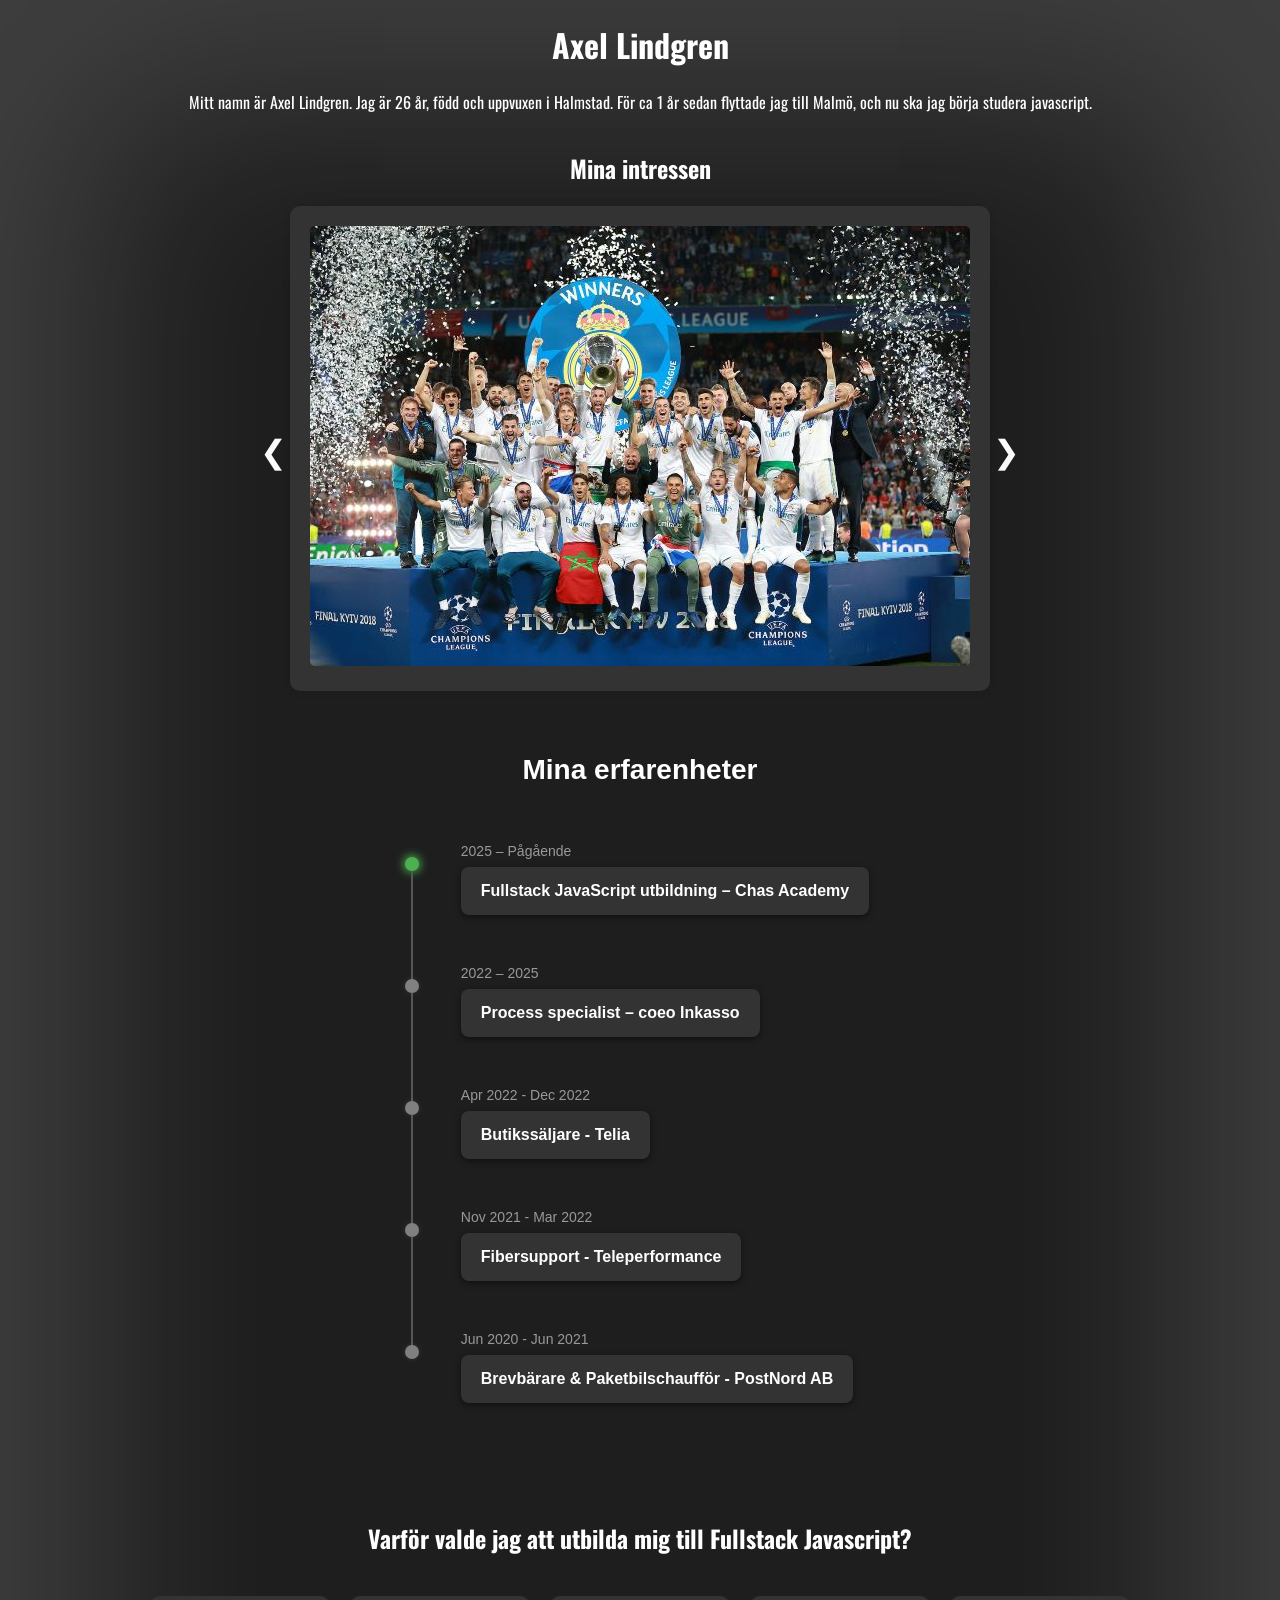
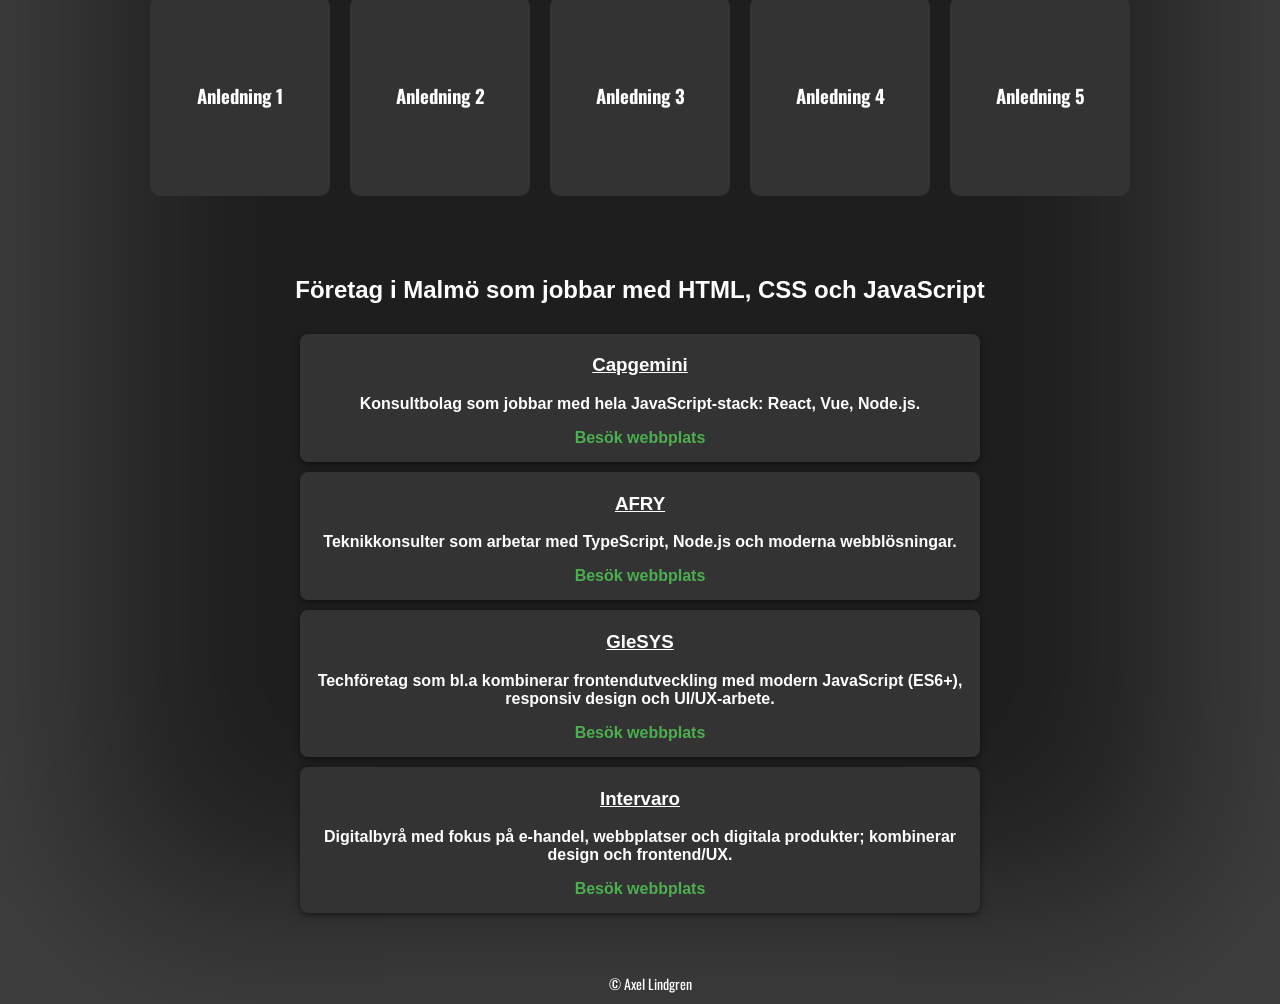
==== index.html @ 35661372 "fixed image sizes , and fixed mobile performance to 100 by image size for mobile and faster loading " ====
<!DOCTYPE html>
<html lang="sv">
  <head>
    <meta charset="UTF-8" />
    <meta name="viewport" content="width=device-width, initial-scale=1.0" />
    <title>Min första webbsida</title>
    <link href="css/style.css" rel="stylesheet" />
    <link
      rel="stylesheet"
      href="https://fonts.googleapis.com/css2?family=Oswald:wght@200..700&family=Story+Script&display=swap"
      media="print"
      onload="this.onload=null;this.media='all';"
    />
    <noscript>
      <link
        rel="stylesheet"
        href="https://fonts.googleapis.com/css2?family=Oswald:wght@200..700&family=Story+Script&display=swap"
      />
    </noscript>
  </head>
  <body>
    <div class="page-wrapper">
      <header>
        <h1>Axel Lindgren</h1>

        <p>
          Mitt namn är Axel Lindgren. Jag är 26 år, född och uppvuxen i
          Halmstad. För ca 1 år sedan flyttade jag till Malmö, och nu ska jag
          börja studera javascript.
        </p>
      </header>

      <!-- <Här är min box med bilder och mina intressen>  -->
      <section>
        <h2>Mina intressen</h2>

        <div class="carousel-container">
          <div class="carousel-slide">
            <picture>
              <source
                srcset="Bilder/Madrid_CLmobil.jpg"
                media="(max-width: 600px)"
              />
              <img
                src="Bilder/Madrid_CL2.jpg"
                alt="Bild på när Real Madrid vinner CL 2017"
              />
            </picture>
          </div>
          <div class="carousel-slide">
            <img
              src="Bilder/z900.webp"
              loading="lazy"
              alt="Bild på en person som kör MC"
            />
            <div class="carousel-text">Köra MC</div>
          </div>
          <div class="carousel-slide">
            <img
              src="Bilder/CS.jpg"
              loading="lazy"
              alt="Counter strike 2 logo"
            />
            <div class="carousel-text">Spela dator</div>
          </div>
          <div class="carousel-slide">
            <img
              src="Bilder/öl.jpg"
              loading="lazy"
              alt="Bild på två ölflaskor som skålar"
            />
            <div class="carousel-text">Umgås med vänner</div>
          </div>

          <div class="arrow left" onclick="changeSlide(-1)">&#10094;</div>
          <div class="arrow right" onclick="changeSlide(1)">&#10095;</div>
        </div>
      </section>
      <!-- <Här börjar min timeline om mina erfarenheter>  -->

      <section>
        <div class="timeline-container">
          <h2>Mina erfarenheter</h2>
          <div class="timeline">
            <div class="timeline-item first">
              <div class="timeline-marker current"></div>
              <div class="timeline-line"></div>
              <div class="timeline-date">2025 – Pågående</div>
              <div class="timeline-content">
                Fullstack JavaScript utbildning – Chas Academy
              </div>
            </div>
            <div class="timeline-item">
              <div class="timeline-marker"></div>
              <div class="timeline-line"></div>
              <div class="timeline-date">2022 – 2025</div>
              <div class="timeline-content">
                Process specialist – coeo Inkasso
              </div>
            </div>
            <div class="timeline-item">
              <div class="timeline-marker"></div>
              <div class="timeline-line"></div>
              <div class="timeline-date">Apr 2022 - Dec 2022</div>
              <div class="timeline-content">Butikssäljare - Telia</div>
            </div>
            <div class="timeline-item">
              <div class="timeline-marker"></div>
              <div class="timeline-line"></div>
              <div class="timeline-date">Nov 2021 - Mar 2022</div>
              <div class="timeline-content">Fibersupport - Teleperformance</div>
            </div>
            <div class="timeline-item last">
              <div class="timeline-marker"></div>
              <div class="timeline-date">Jun 2020 - Jun 2021</div>
              <div class="timeline-content">
                Brevbärare & Paketbilschaufför - PostNord AB
              </div>
            </div>
          </div>
        </div>
      </section>

      <!-- <Boxarna med text av anledningar>  -->
      <section>
        <h1>Varför valde jag att utbilda mig till Fullstack Javascript?</h1>
        <div class="reasons-container">
          <div class="flip-box" tabindex="0">
            <div class="flip-box-inner">
              <div class="flip-box-front">
                <h3>Anledning 1</h3>
              </div>
              <div class="flip-box-back">
                <p>
                  JavaScript används både för frontend och backend – det ger mig
                  flexibilitet.
                </p>
              </div>
            </div>
          </div>

          <div class="flip-box" tabindex="0">
            <div class="flip-box-inner">
              <div class="flip-box-front">
                <h3>Anledning 2</h3>
              </div>
              <div class="flip-box-back">
                <p>
                  Utvecklare med JavaScript-kompetens är väldigt eftertraktade
                  på arbetsmarknaden.
                </p>
              </div>
            </div>
          </div>

          <div class="flip-box" tabindex="0">
            <div class="flip-box-inner">
              <div class="flip-box-front">
                <h3>Anledning 3</h3>
              </div>
              <div class="flip-box-back">
                <p>
                  Man ser snabbt vad man bygger – det gör det roligt att lära
                  sig.
                </p>
              </div>
            </div>
          </div>

          <div class="flip-box" tabindex="0">
            <div class="flip-box-inner">
              <div class="flip-box-front">
                <h3>Anledning 4</h3>
              </div>
              <div class="flip-box-back">
                <p>
                  Jag vill kunna skapa egna appar och hemsidor – från idé till
                  färdig produkt.
                </p>
              </div>
            </div>
          </div>

          <div class="flip-box" tabindex="0">
            <div class="flip-box-inner">
              <div class="flip-box-front">
                <h3>Anledning 5</h3>
              </div>
              <div class="flip-box-back">
                <p>
                  Utbildningen fokuserar på aktuella tekniker och arbetsmetoder
                  som används i branschen.
                </p>
              </div>
            </div>
          </div>
        </div>
      </section>

      <!-- <Informationen om företag i Malmö>  -->
      <section class="companies-section">
        <h2>Företag i Malmö som jobbar med HTML, CSS och JavaScript</h2>
        <div class="companies-grid">
          <div class="company-card">
            <h3>Capgemini</h3>
            <p>
              Konsultbolag som jobbar med hela JavaScript-stack: React, Vue,
              Node.js.
            </p>
            <a href="https://capgemini.com" target="_blank">Besök webbplats</a>
          </div>

          <div class="company-card">
            <h3>AFRY</h3>
            <p>
              Teknikkonsulter som arbetar med TypeScript, Node.js och moderna
              webblösningar.
            </p>
            <a href="https://afry.com" target="_blank">Besök webbplats</a>
          </div>

          <div class="company-card">
            <h3>GleSYS</h3>
            <p>
              Techföretag som bl.a kombinerar frontendutveckling med modern
              JavaScript (ES6+), responsiv design och UI/UX‑arbete.
            </p>
            <a href="https://glesys.se" target="_blank">Besök webbplats</a>
          </div>

          <div class="company-card">
            <h3>Intervaro</h3>
            <p>
              Digitalbyrå med fokus på e‑handel, webbplatser och digitala
              produkter; kombinerar design och frontend/UX.
            </p>
            <a href="https://intervaro.se" target="_blank">Besök webbplats</a>
          </div>
        </div>
      </section>
    </div>

    <footer class="footer">&copy; Axel Lindgren</footer>

    <button id="scrollTopBtn" title="Till toppen">↑</button>

    <script src="js/script.js"></script>
  </body>
</html>
---- css/style.css ----
.carousel-container {
    position: relative;
    max-width: 700px;
    margin: auto;
    background: #333;
    border-radius: 10px;
    box-shadow: 0 0 10px rgba(0, 0, 0, 0.1);
    overflow: visible;
}

.carousel-slide {
    display: none;
    padding: 20px;
}

.carousel-slide img {
    width: 100%;
    height: auto;
    border-radius: 5px;
}

.carousel-text {
    margin-top: 10px;
    font-size: 1.1em;
    color: white;
}

.arrow {
    cursor: pointer;
    position: absolute;
    top: 50%;
    transform: translateY(-50%);
    font-size: 2em;
    padding: 10px;
    color: #fcfbfb;
    user-select: none;
}

.arrow.left {
    left: -40px;
}

.arrow.right {
    right: -40px;
}

@media screen and (max-width: 600px) {
  .arrow.left {
    left: 5px;  /* Flyttar in pilen inom skärmen */
  }
  
  .arrow.right {
    right: 5px; /* Flyttar in pilen inom skärmen */
  }

  .arrow {
    font-size: 1.5em;  /* Mindre pilar på små skärmar */
    padding: 8px;
  }
}


body {
  background-color: #1e1e1e;
  box-shadow: inset 0 0 200px 100px rgba(255, 255, 255, 0.15);
  color: white;
  font-family: "Oswald", sans-serif;
  text-align: center;
  margin: 0;
  min-height: 100vh;
  display: flex;
  flex-direction: column;
}


.timeline-container {
    max-width: 700px;
    margin: 40px auto;
    padding: 0 15px;
    color: white;
    font-family: 'Poppins', sans-serif;
    text-align: center;
    display: flex;
    flex-direction: column;
    align-items: center;
    /* Centrerar innehållet horisontellt */
}

.timeline-container h2 {
    margin-bottom: 50px;
    font-size: 28px;
    font-weight: bold;
}

.timeline {
    position: relative;
    max-width: 600px;
    padding-left: 30px;
    padding-top: 7px; 
    padding-bottom: 7px; 
}

.timeline-item {
    position: relative;
    margin-bottom: 50px;
    text-align: left;
    padding-left: 20px;
}

.timeline-item::after {
    content: "";
    position: absolute;
    left: -30px;
    top: 28px;
    width: 2px;
    height: 110px;
    background-color: #555;
    z-index: 0;
}

.timeline-item.last::after {
    display: none;
}

.timeline-marker {
    width: 14px;
    height: 14px;
    background-color: gray;
    /* Eller transparent om du inte vill ha fler */
    border-radius: 50%;
    position: absolute;
    left: -36px;
    top: 14px;
    box-shadow: 0 0 6px rgba(255, 255, 255, 0.1);
    /* Svag glow */
}

.timeline-marker.current {
    background-color: #4caf50;
    box-shadow: 0 0 8px 2px rgba(76, 175, 80, 0.9);
    /* Starkare grön glow */
}

.timeline-date {
    font-size: 14px;
    color: #999;
    margin-bottom: 8px;
}

.timeline-content {
    display: inline-block;
    background-color: #333;
    padding: 15px 20px;
    border-radius: 8px;
    font-weight: bold;
    box-shadow: 0 2px 6px rgba(0, 0, 0, 0.5);
    max-width: 600px;
}

.timeline-item {
  opacity: 0;
  transform: translateY(50px);
  transition: all 0.6s ease-out;
}

.timeline-item.show {
  opacity: 1;
  transform: translateY(0);
}

.timeline-item:nth-child(1) {
  transition-delay: 0.1s;
}
.timeline-item:nth-child(2) {
  transition-delay: 0.2s;
}
.timeline-item:nth-child(3) {
  transition-delay: 0.3s;
}
.timeline-item:nth-child(4) {
  transition-delay: 0.1s;
}
.timeline-item:nth-child(5) {
  transition-delay: 0.2s;
}

/* Mobilanpassning för små skärmar */
@media screen and (max-width: 600px) {
  .timeline-container {
    padding: 0 10px;
    text-align: left;
    align-items: flex-start;
  }

  .timeline {
    padding-left: 15px;
  }

  .timeline-item {
    padding-left: 10px;
    margin-bottom: 40px;
  }

  .timeline-content {
    font-size: 14px;
    padding: 12px 16px;
  }

  .timeline-marker {
    left: -20px;
  }

  .timeline-item::after {
    left: -14px;
    height: 100px;
  }
}

.reasons-container {
  display: flex;
  justify-content: center;
  gap: 20px; /* Mellanrum mellan boxarna */
  flex-wrap: wrap; /* Flyttar ner boxar om skärmen blir smal */
  max-width: 1000px;
  margin: 0 auto;
  padding: 20px;
}

.flip-box {
  width: 180px;
  height: 200px;
  perspective: 1000px; /* För 3D-flip */
  cursor: pointer;
}

.flip-box-inner {
  position: relative;
  width: 100%;
  height: 100%;
  text-align: center;
  transition: transform 0.6s;
  transform-style: preserve-3d;
}

/* När du hover eller fokuserar på boxen så flippar den
.flip-box:hover .flip-box-inner,
.flip-box:focus .flip-box-inner {
  transform: rotateY(180deg);
} */

.flip-box.flipped .flip-box-inner {
  transform: rotateY(180deg);
}

.flip-box-front, .flip-box-back {
  position: absolute;
  width: 100%;
  height: 100%;
  backface-visibility: hidden;
  border-radius: 10px;
  display: flex;
  justify-content: center;
  align-items: center;
  color: white;
  font-weight: bold;
}

.flip-box-front {
  background-color: #333;
}

.flip-box-back {
  background-color: #333;
  transform: rotateY(180deg);
  padding: 10px;
  box-sizing: border-box;
}


.page-wrapper {
  flex: 1;
  display: flex;
  flex-direction: column;
}

.footer {
  margin: 10px;
  color: white;
  font-size: 14px;
  text-align: center;
  width: 100%;
  display: flex;
  justify-content: center; 
}

.company-card h3 {
  text-decoration: underline;
  font-family: 'Poppins', sans-serif;
}

.company-card a {
  color: #4caf50;
  text-decoration: none;
}

.companies-section {
    max-width: 700px;
    margin: 40px auto;
    padding: 0 15px;
    color: white;
    font-family: 'Poppins', sans-serif;
    text-align: center;
    display: flex;
    flex-direction: column;
    align-items: center;
  }

.company-card {
    background-color: #333;
    padding-top: 2px;
    padding-bottom: 15px;
    border-radius: 8px;
    font-weight: bold;
    box-shadow: 0 2px 6px rgba(0, 0, 0, 0.5);
    margin: 10px;
}

#scrollTopBtn {
  position: fixed;
  bottom: 30px;
  right: 30px;
  z-index: 99;
  background-color: #444;
  color: white;
  border: none;
  padding: 12px 16px;
  border-radius: 50%;
  font-size: 18px;
  cursor: pointer;
  display: none;
  box-shadow: 0 2px 6px rgba (0, 0, 0, 0.5);
  transition: background-color 0.3s;
}

#scrollTopBtn:hover {
  background-color: #666;
}
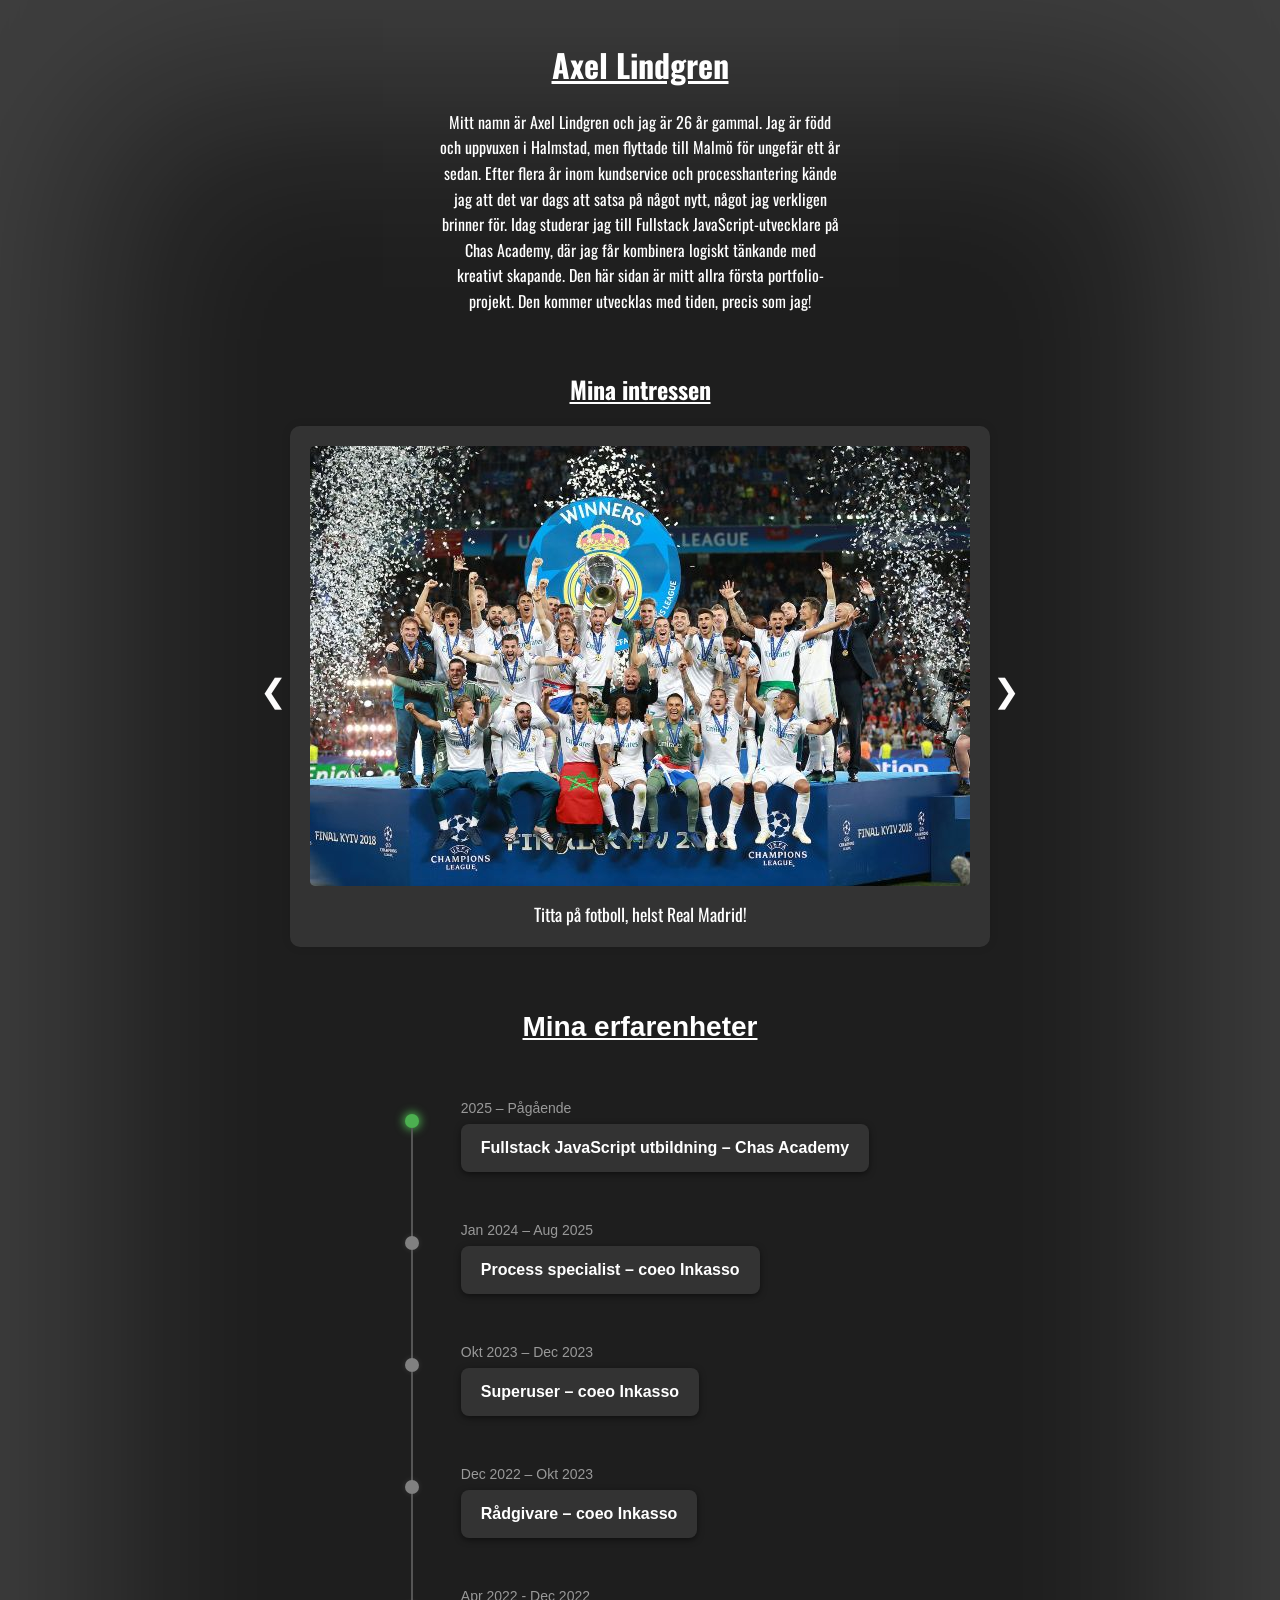
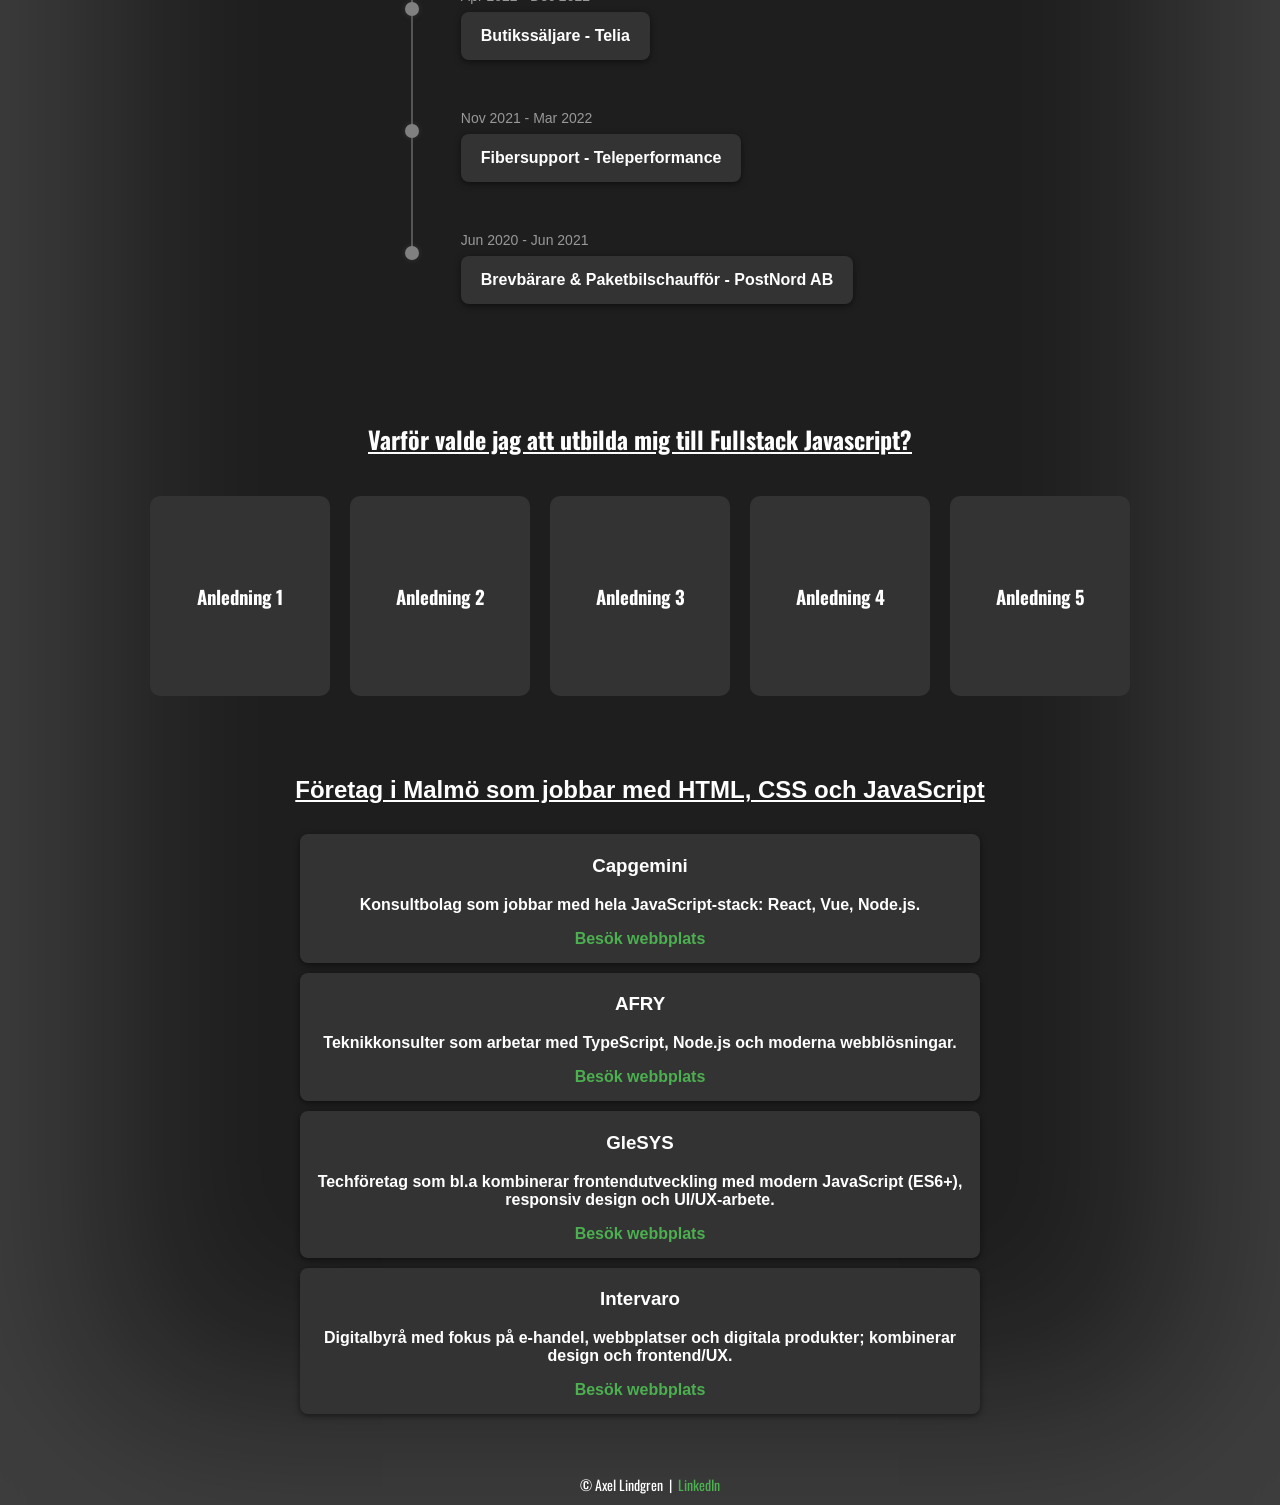
==== commit d1a6b3f8: "added link in footer, added more description about me, some more design" ====
--- a/index.html
+++ b/index.html
@@ -20,13 +20,17 @@
   </head>
   <body>
     <div class="page-wrapper">
-      <header>
+      <header class="header-text">
         <h1>Axel Lindgren</h1>
-
         <p>
-          Mitt namn är Axel Lindgren. Jag är 26 år, född och uppvuxen i
-          Halmstad. För ca 1 år sedan flyttade jag till Malmö, och nu ska jag
-          börja studera javascript.
+          Mitt namn är Axel Lindgren och jag är 26 år gammal. Jag är född och
+          uppvuxen i Halmstad, men flyttade till Malmö för ungefär ett år sedan.
+          Efter flera år inom kundservice och processhantering kände jag att det
+          var dags att satsa på något nytt, något jag verkligen brinner för.
+          Idag studerar jag till Fullstack JavaScript‑utvecklare på Chas
+          Academy, där jag får kombinera logiskt tänkande med kreativt skapande.
+          Den här sidan är mitt allra första portfolio-projekt. Den kommer
+          utvecklas med tiden, precis som jag!
         </p>
       </header>
 
@@ -46,6 +50,9 @@
                 alt="Bild på när Real Madrid vinner CL 2017"
               />
             </picture>
+            <div class="carousel-text">
+              Titta på fotboll, helst Real Madrid!
+            </div>
           </div>
           <div class="carousel-slide">
             <img
@@ -53,16 +60,16 @@
               loading="lazy"
               alt="Bild på en person som kör MC"
             />
-            <div class="carousel-text">Köra MC</div>
-          </div>
-          <div class="carousel-slide">
+            <div class="carousel-text">Köra motorcykel</div>
+          </div>
+          <!-- <div class="carousel-slide">
             <img
               src="Bilder/CS.jpg"
               loading="lazy"
               alt="Counter strike 2 logo"
             />
             <div class="carousel-text">Spela dator</div>
-          </div>
+          </div> -->
           <div class="carousel-slide">
             <img
               src="Bilder/öl.jpg"
@@ -93,10 +100,22 @@
             <div class="timeline-item">
               <div class="timeline-marker"></div>
               <div class="timeline-line"></div>
-              <div class="timeline-date">2022 – 2025</div>
+              <div class="timeline-date">Jan 2024 – Aug 2025</div>
               <div class="timeline-content">
                 Process specialist – coeo Inkasso
               </div>
+            </div>
+            <div class="timeline-item">
+              <div class="timeline-marker"></div>
+              <div class="timeline-line"></div>
+              <div class="timeline-date">Okt 2023 – Dec 2023</div>
+              <div class="timeline-content">Superuser – coeo Inkasso</div>
+            </div>
+            <div class="timeline-item">
+              <div class="timeline-marker"></div>
+              <div class="timeline-line"></div>
+              <div class="timeline-date">Dec 2022 – Okt 2023</div>
+              <div class="timeline-content">Rådgivare – coeo Inkasso</div>
             </div>
             <div class="timeline-item">
               <div class="timeline-marker"></div>
@@ -123,7 +142,7 @@
 
       <!-- <Boxarna med text av anledningar>  -->
       <section>
-        <h1>Varför valde jag att utbilda mig till Fullstack Javascript?</h1>
+        <h2>Varför valde jag att utbilda mig till Fullstack Javascript?</h2>
         <div class="reasons-container">
           <div class="flip-box" tabindex="0">
             <div class="flip-box-inner">
@@ -202,7 +221,7 @@
         <h2>Företag i Malmö som jobbar med HTML, CSS och JavaScript</h2>
         <div class="companies-grid">
           <div class="company-card">
-            <h3>Capgemini</h3>
+            <h3><strong>Capgemini</strong></h3>
             <p>
               Konsultbolag som jobbar med hela JavaScript-stack: React, Vue,
               Node.js.
@@ -211,7 +230,7 @@
           </div>
 
           <div class="company-card">
-            <h3>AFRY</h3>
+            <h3><strong>AFRY</strong></h3>
             <p>
               Teknikkonsulter som arbetar med TypeScript, Node.js och moderna
               webblösningar.
@@ -220,7 +239,7 @@
           </div>
 
           <div class="company-card">
-            <h3>GleSYS</h3>
+            <h3><strong>GleSYS</strong></h3>
             <p>
               Techföretag som bl.a kombinerar frontendutveckling med modern
               JavaScript (ES6+), responsiv design och UI/UX‑arbete.
@@ -229,7 +248,7 @@
           </div>
 
           <div class="company-card">
-            <h3>Intervaro</h3>
+            <h3><strong>Intervaro</strong></h3>
             <p>
               Digitalbyrå med fokus på e‑handel, webbplatser och digitala
               produkter; kombinerar design och frontend/UX.
@@ -240,7 +259,16 @@
       </section>
     </div>
 
-    <footer class="footer">&copy; Axel Lindgren</footer>
+    <footer class="footer">
+      &copy; Axel Lindgren &nbsp;| &nbsp;
+      <a
+        href="https://www.linkedin.com/in/axel-lindgren-a26264244/"
+        target="_blank"
+        rel="noopener noreferrer"
+      >
+        LinkedIn
+      </a>
+    </footer>
 
     <button id="scrollTopBtn" title="Till toppen">↑</button>
 
--- a/css/style.css
+++ b/css/style.css
@@ -1,3 +1,21 @@
+* h2{
+  text-decoration: underline;
+}
+.header-text {
+  max-width: 400px;
+  margin: 0 auto;
+  padding: 20px;
+  text-align: center;
+}
+
+.header-text p {
+  line-height: 1.6;
+}
+
+.header-text h1 {
+  text-decoration: underline;
+}
+
 .carousel-container {
     position: relative;
     max-width: 700px;
@@ -283,18 +301,7 @@
   flex-direction: column;
 }
 
-.footer {
-  margin: 10px;
-  color: white;
-  font-size: 14px;
-  text-align: center;
-  width: 100%;
-  display: flex;
-  justify-content: center; 
-}
-
 .company-card h3 {
-  text-decoration: underline;
   font-family: 'Poppins', sans-serif;
 }
 
@@ -344,4 +351,23 @@
 
 #scrollTopBtn:hover {
   background-color: #666;
-}+}
+
+.footer {
+  margin: 10px;
+  color: white;
+  font-size: 14px;
+  text-align: center;
+  width: 100%;
+  display: flex;
+  justify-content: center; 
+}
+
+.footer a {
+  color: #4caf50;
+  text-decoration: none;
+}
+
+.footer a:visited {
+  color: #4caf50; 
+}
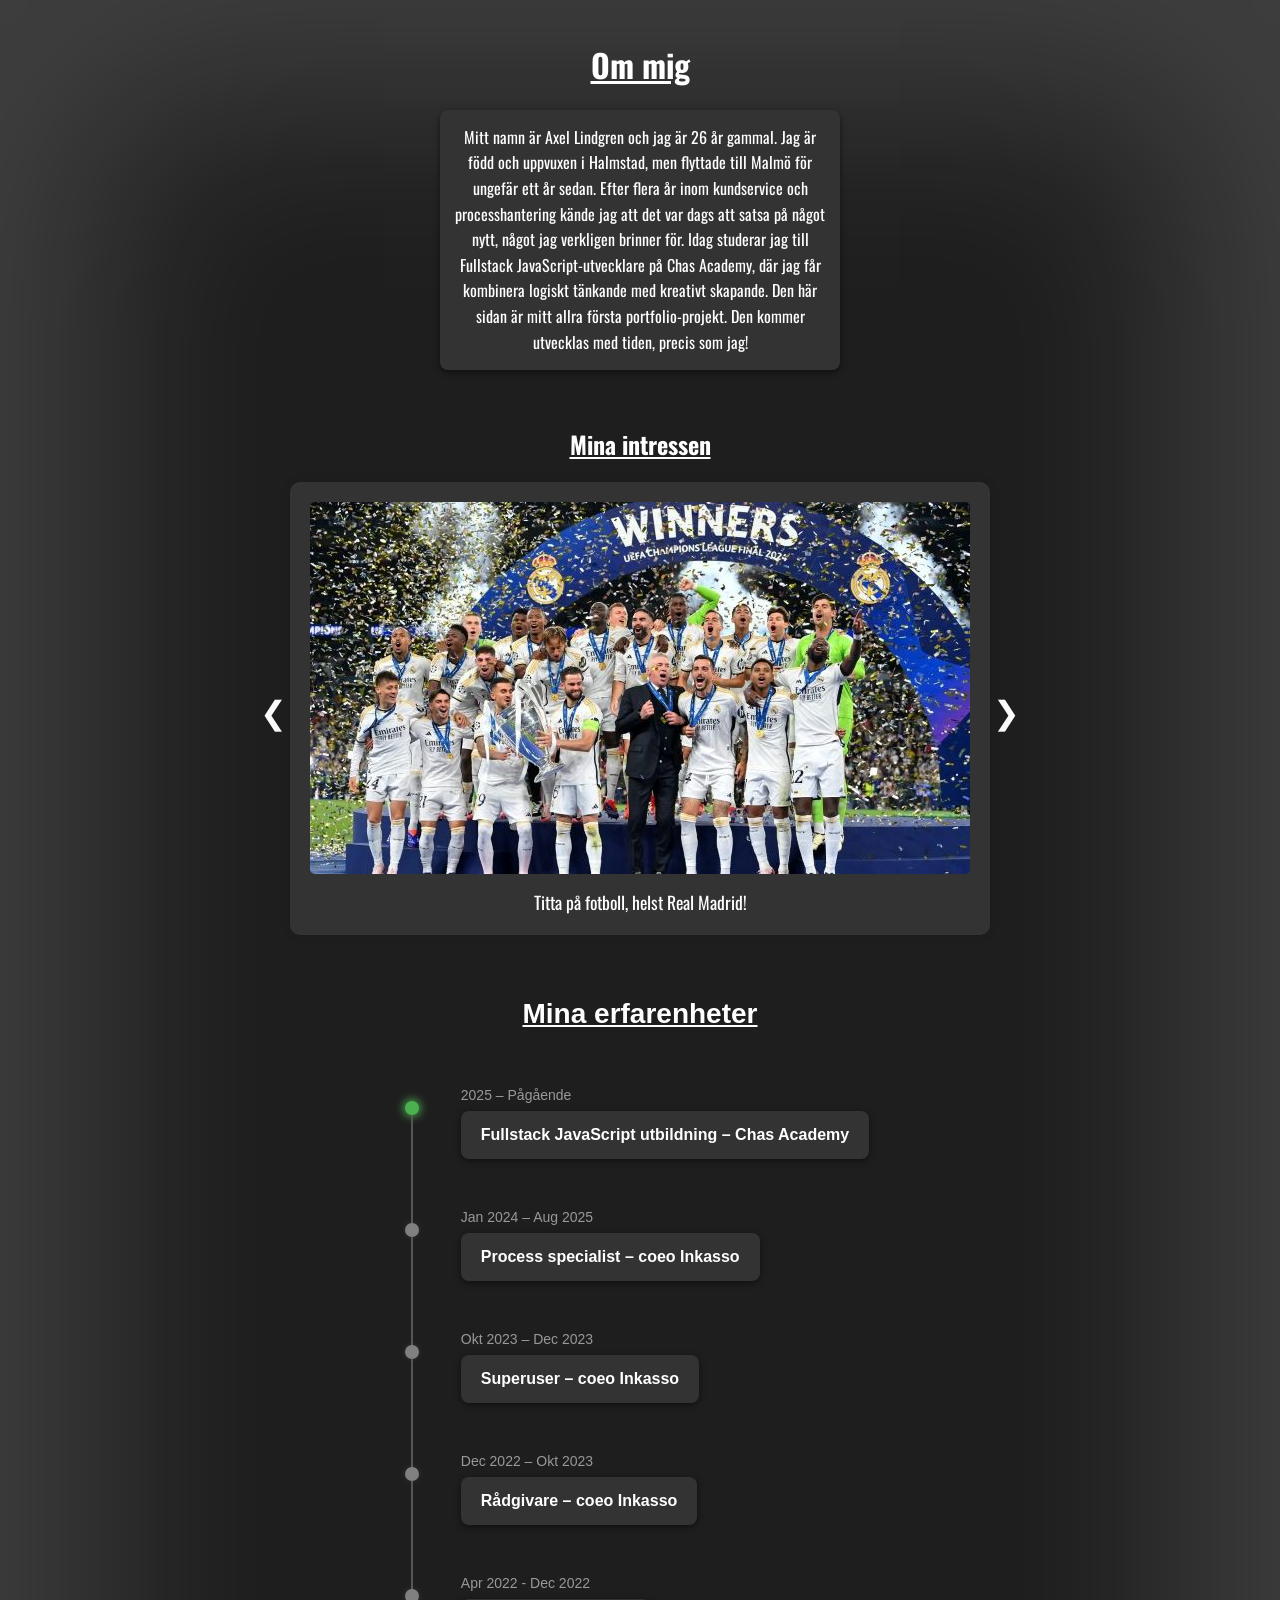
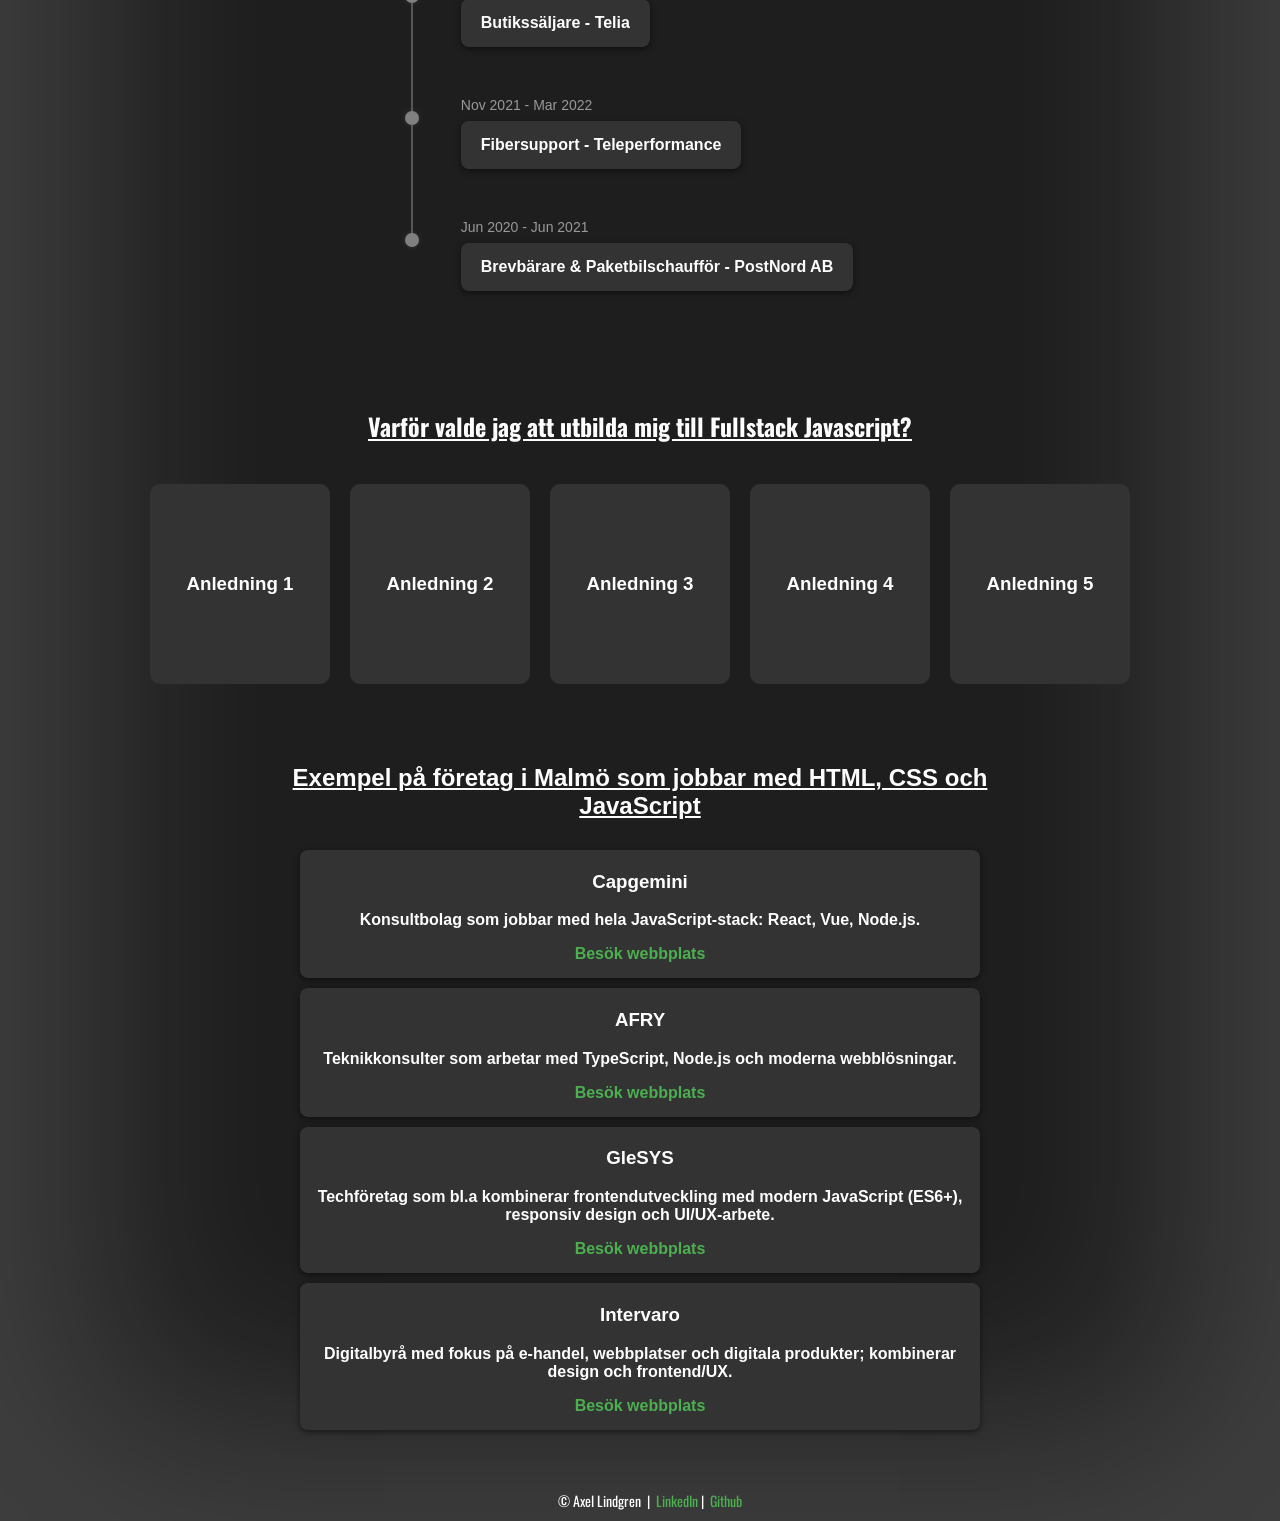
==== commit 2d8ce323: "added some more links, changed font in flipbox" ====
--- a/index.html
+++ b/index.html
@@ -21,7 +21,7 @@
   <body>
     <div class="page-wrapper">
       <header class="header-text">
-        <h1>Axel Lindgren</h1>
+        <h1>Om mig</h1>
         <p>
           Mitt namn är Axel Lindgren och jag är 26 år gammal. Jag är född och
           uppvuxen i Halmstad, men flyttade till Malmö för ungefär ett år sedan.
@@ -41,13 +41,10 @@
         <div class="carousel-container">
           <div class="carousel-slide">
             <picture>
-              <source
-                srcset="Bilder/Madrid_CLmobil.jpg"
-                media="(max-width: 600px)"
-              />
+              <source srcset="Bilder/real3.jpg" media="(max-width: 600px)" />
               <img
-                src="Bilder/Madrid_CL2.jpg"
-                alt="Bild på när Real Madrid vinner CL 2017"
+                src="Bilder/real3.jpg"
+                alt="Bild på när Real Madrid vinner CL 2024"
               />
             </picture>
             <div class="carousel-text">
@@ -218,7 +215,9 @@
 
       <!-- <Informationen om företag i Malmö>  -->
       <section class="companies-section">
-        <h2>Företag i Malmö som jobbar med HTML, CSS och JavaScript</h2>
+        <h2>
+          Exempel på företag i Malmö som jobbar med HTML, CSS och JavaScript
+        </h2>
         <div class="companies-grid">
           <div class="company-card">
             <h3><strong>Capgemini</strong></h3>
@@ -268,6 +267,14 @@
       >
         LinkedIn
       </a>
+      &nbsp;| &nbsp;
+      <a
+        href="https://github.com/Lindsteez"
+        target="_blank"
+        rel="noopener noreferrer"
+      >
+        Github
+      </a>
     </footer>
 
     <button id="scrollTopBtn" title="Till toppen">↑</button>
--- a/css/style.css
+++ b/css/style.css
@@ -1,6 +1,20 @@
 * h2{
   text-decoration: underline;
-}
+  text-align: center;
+}
+
+body {
+  background-color: #1e1e1e;
+  box-shadow: inset 0 0 200px 100px rgba(255, 255, 255, 0.15);
+  color: white;
+  font-family: "Oswald", sans-serif;
+  text-align: center;
+  margin: 0;
+  min-height: 100vh;
+  display: flex;
+  flex-direction: column;
+}
+
 .header-text {
   max-width: 400px;
   margin: 0 auto;
@@ -10,6 +24,10 @@
 
 .header-text p {
   line-height: 1.6;
+  background-color: #333;
+  padding: 15px;
+  border-radius: 8px;
+  box-shadow: 0 2px 6px rgba(0, 0, 0, 0.5);
 }
 
 .header-text h1 {
@@ -75,19 +93,6 @@
     font-size: 1.5em;  /* Mindre pilar på små skärmar */
     padding: 8px;
   }
-}
-
-
-body {
-  background-color: #1e1e1e;
-  box-shadow: inset 0 0 200px 100px rgba(255, 255, 255, 0.15);
-  color: white;
-  font-family: "Oswald", sans-serif;
-  text-align: center;
-  margin: 0;
-  min-height: 100vh;
-  display: flex;
-  flex-direction: column;
 }
 
 
@@ -108,6 +113,7 @@
     margin-bottom: 50px;
     font-size: 28px;
     font-weight: bold;
+    text-align: center;
 }
 
 .timeline {
@@ -206,8 +212,8 @@
 @media screen and (max-width: 600px) {
   .timeline-container {
     padding: 0 10px;
-    text-align: left;
-    align-items: flex-start;
+    /* text-align: left; */
+    /* align-items: flex-start; */
   }
 
   .timeline {
@@ -280,6 +286,7 @@
   justify-content: center;
   align-items: center;
   color: white;
+  font-family: Arial, Helvetica, sans-serif;
   font-weight: bold;
 }
 
@@ -293,6 +300,8 @@
   padding: 10px;
   box-sizing: border-box;
 }
+
+
 
 
 .page-wrapper {
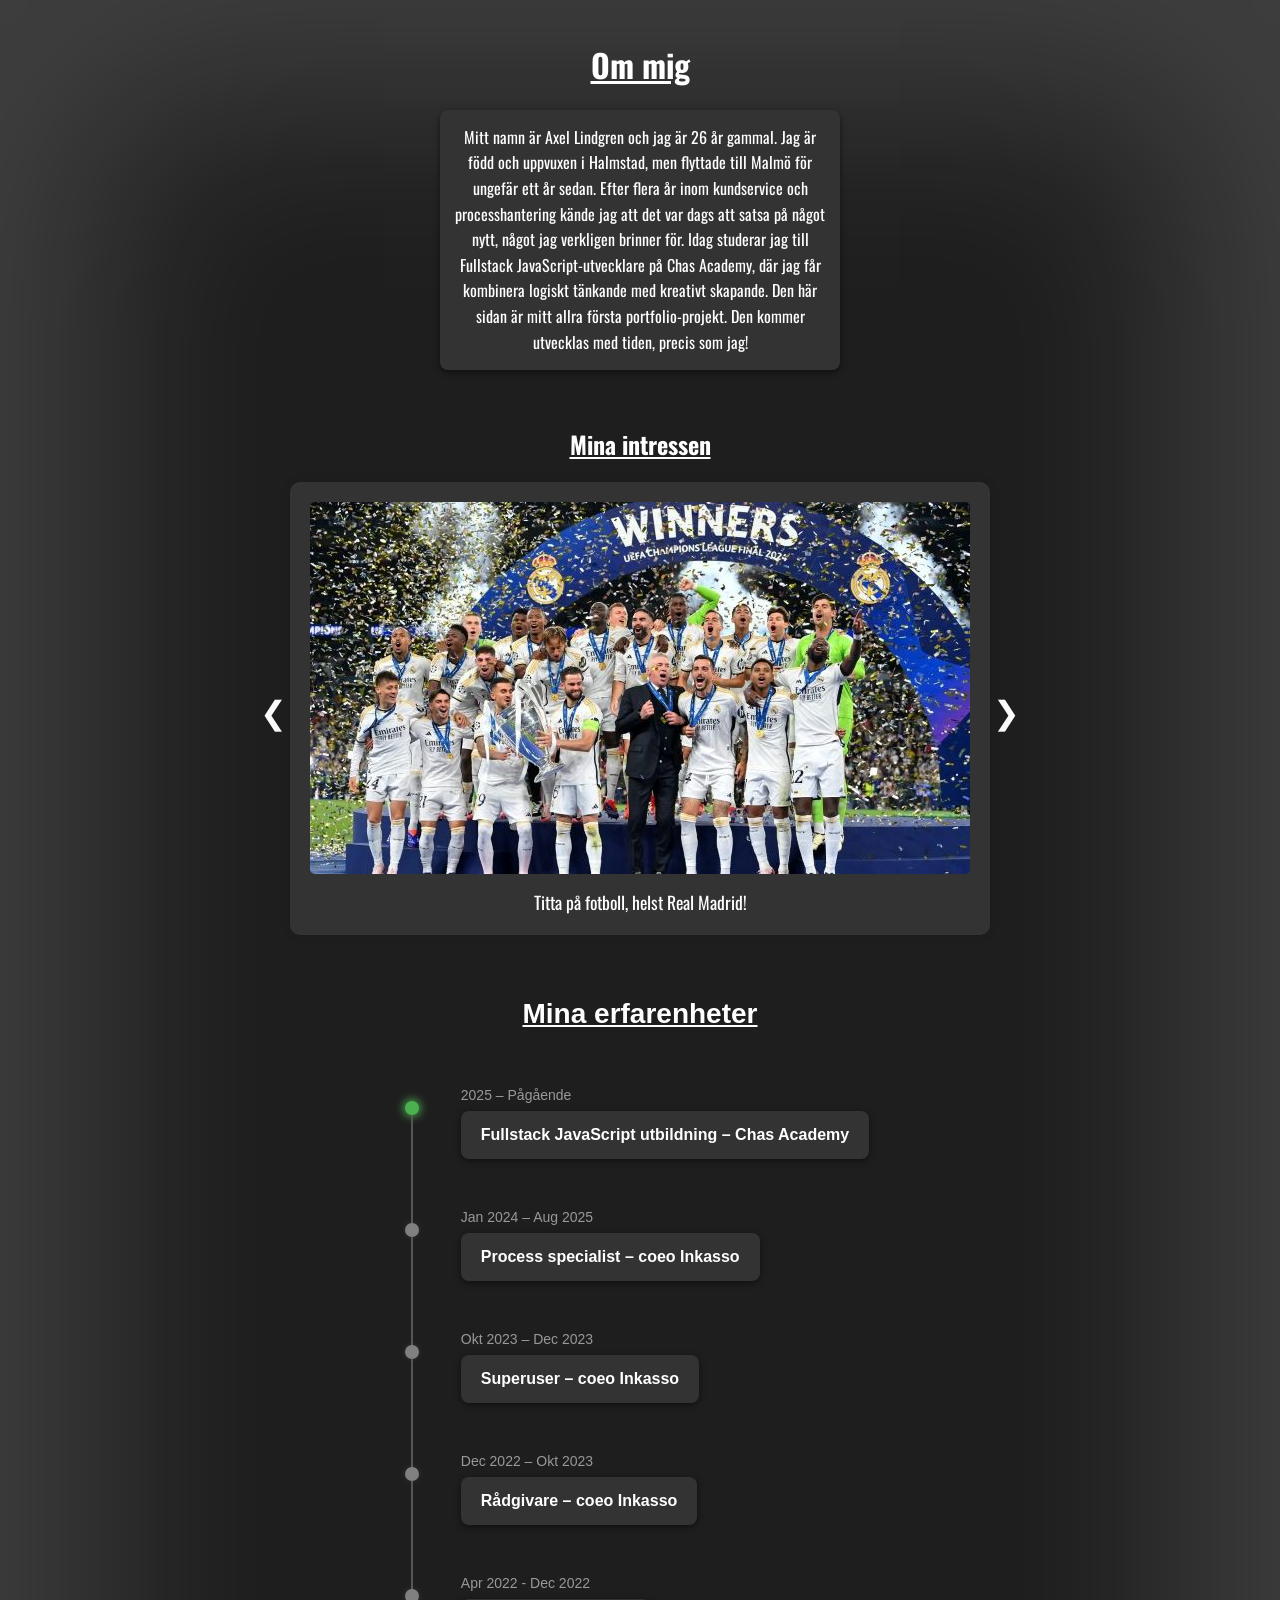
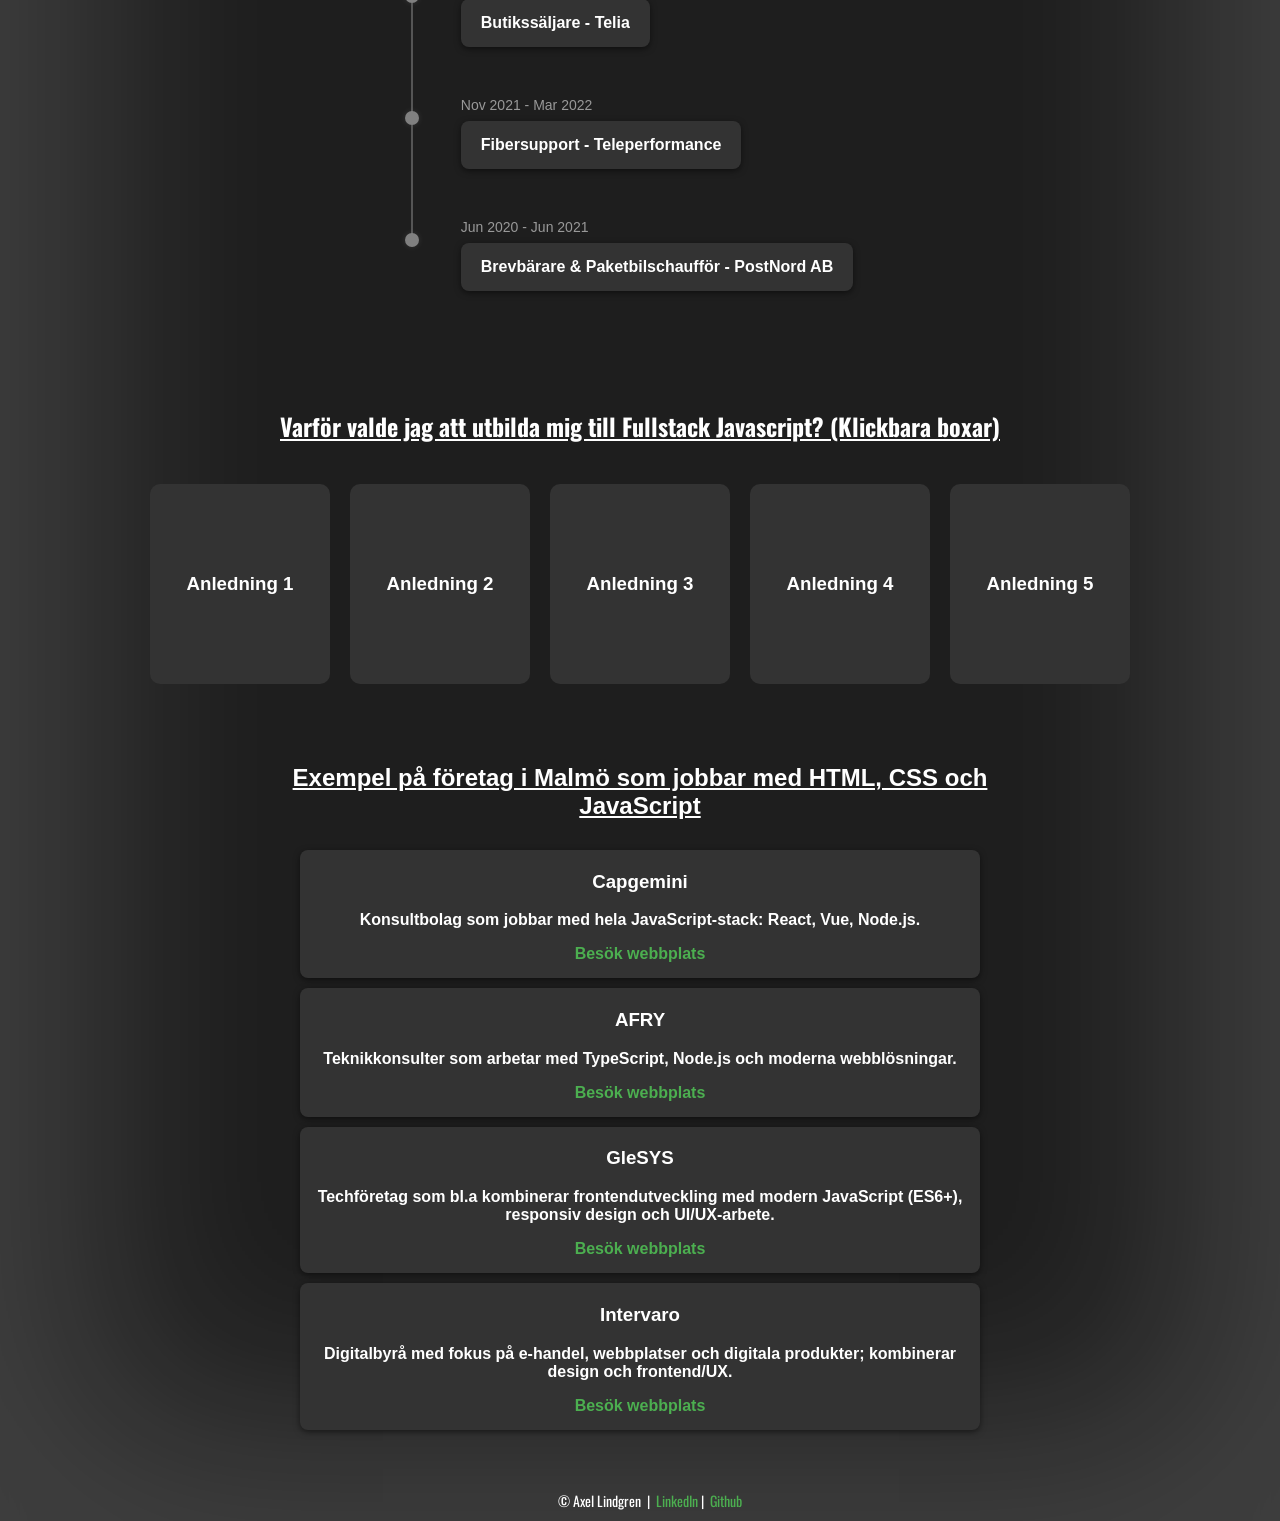
==== commit c51f35a6: "added text on box header" ====
--- a/index.html
+++ b/index.html
@@ -139,7 +139,10 @@
 
       <!-- <Boxarna med text av anledningar>  -->
       <section>
-        <h2>Varför valde jag att utbilda mig till Fullstack Javascript?</h2>
+        <h2>
+          Varför valde jag att utbilda mig till Fullstack Javascript? (Klickbara
+          boxar)
+        </h2>
         <div class="reasons-container">
           <div class="flip-box" tabindex="0">
             <div class="flip-box-inner">
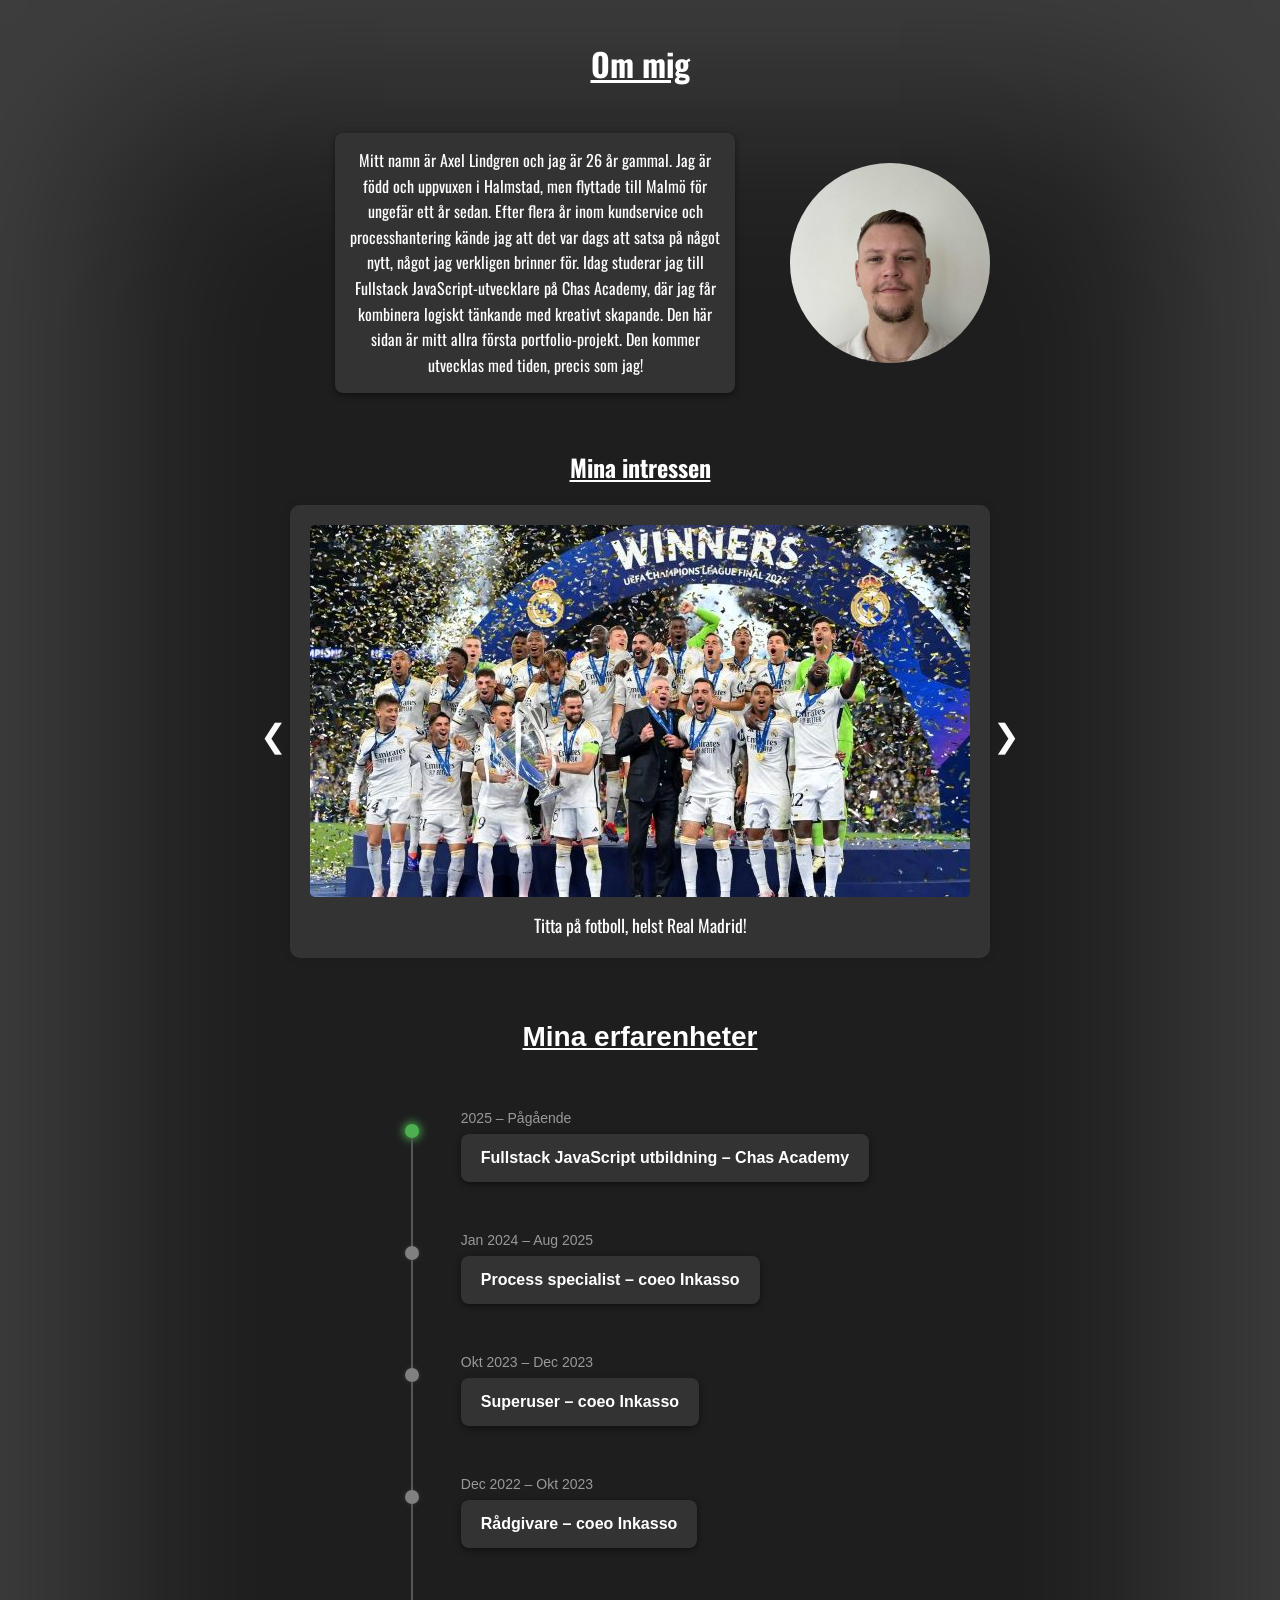
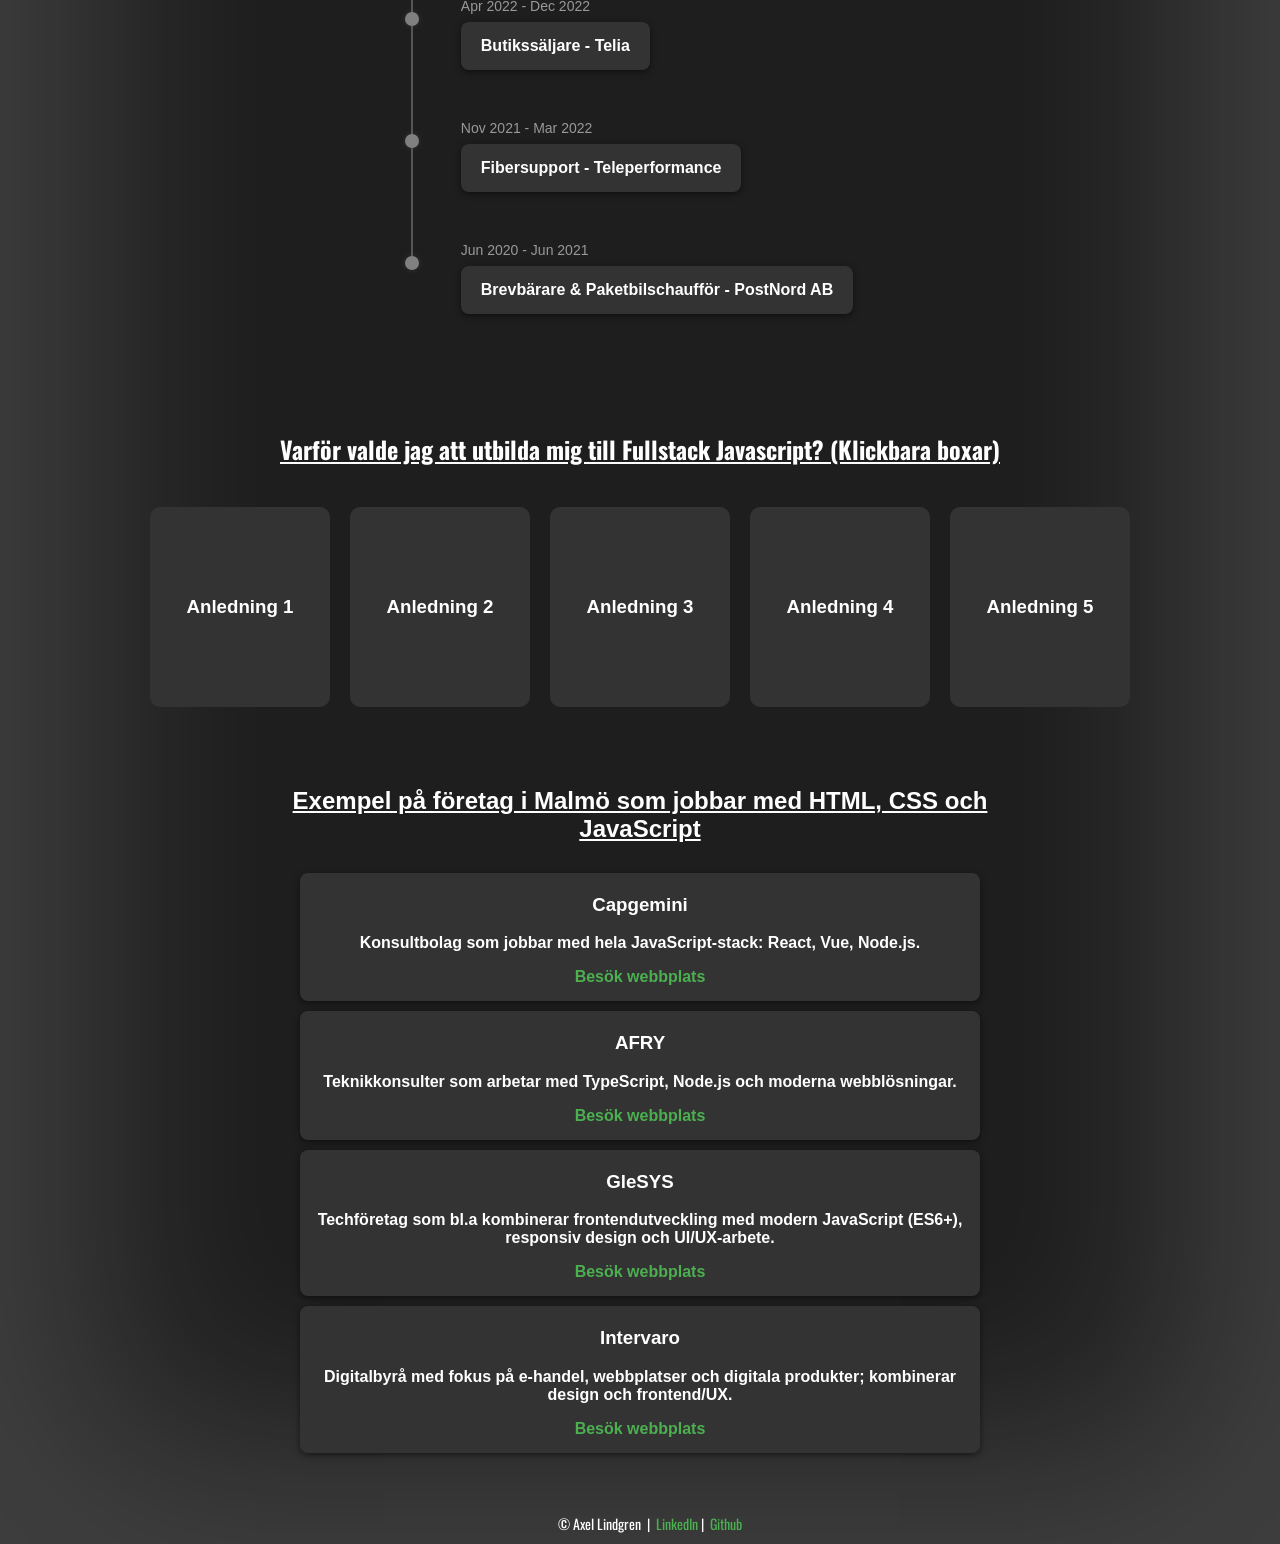
==== commit 89684924: "added picture of me" ====
--- a/index.html
+++ b/index.html
@@ -19,9 +19,10 @@
     </noscript>
   </head>
   <body>
-    <div class="page-wrapper">
-      <header class="header-text">
-        <h1>Om mig</h1>
+    <header>
+    <h1>Om mig</h1>
+    <div class="about-container">
+      <div class="header-text">
         <p>
           Mitt namn är Axel Lindgren och jag är 26 år gammal. Jag är född och
           uppvuxen i Halmstad, men flyttade till Malmö för ungefär ett år sedan.
@@ -32,7 +33,10 @@
           Den här sidan är mitt allra första portfolio-projekt. Den kommer
           utvecklas med tiden, precis som jag!
         </p>
-      </header>
+      </div>
+        <img class="about-img" src="Bilder/mig.jpg" alt="Bild på mig">
+    </div>
+    </header>
 
       <!-- <Här är min box med bilder och mina intressen>  -->
       <section>
--- a/css/style.css
+++ b/css/style.css
@@ -1,6 +1,14 @@
 * h2{
   text-decoration: underline;
   text-align: center;
+  font-size: 24px;
+}
+
+h1 {
+  text-decoration: underline;
+  text-align: center;
+  margin-top: 40px;
+  margin-bottom: 10px;
 }
 
 body {
@@ -13,6 +21,27 @@
   min-height: 100vh;
   display: flex;
   flex-direction: column;
+}
+
+.about-container {
+  display: flex;
+  justify-content: space-between;
+  align-items: center; 
+  gap: 10px;
+  max-width: 700px;
+  margin: 0 auto;
+  padding: 0 20px;
+
+}
+
+.about-img {
+  width: 200px;
+  height: 200px;
+  object-fit: cover;
+  border-radius: 50%;
+  flex-shrink: 0;
+  display: block;
+  align-self: center;   /* centrerar bilden i höjdled mot textblocket */
 }
 
 .header-text {
@@ -32,7 +61,20 @@
 
 .header-text h1 {
   text-decoration: underline;
-}
+  text-align: center;
+}
+
+@media (max-width: 768px) {
+  .about-container {
+    flex-direction: column;   
+    align-items: center;      
+  }
+
+  .about-img-wrapper {
+    margin-top: 20px;  
+  }
+}
+
 
 .carousel-container {
     position: relative;
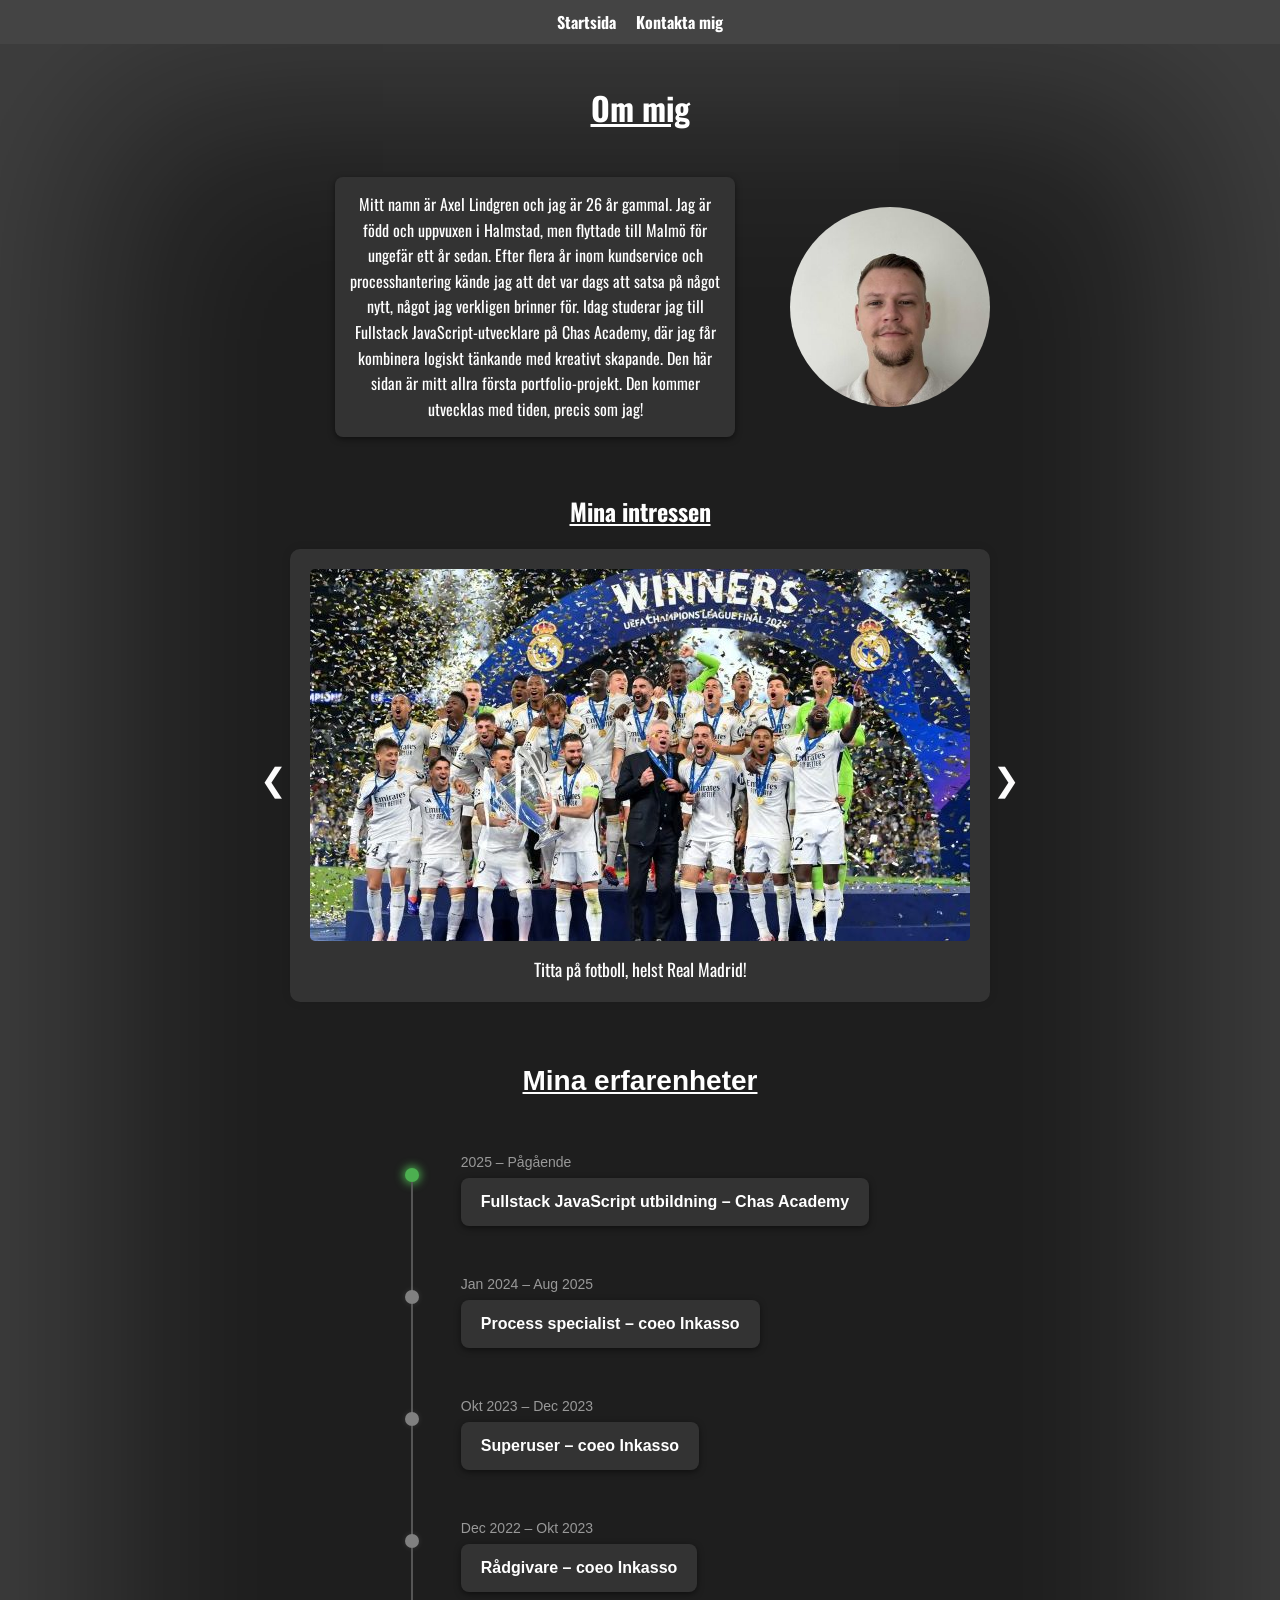
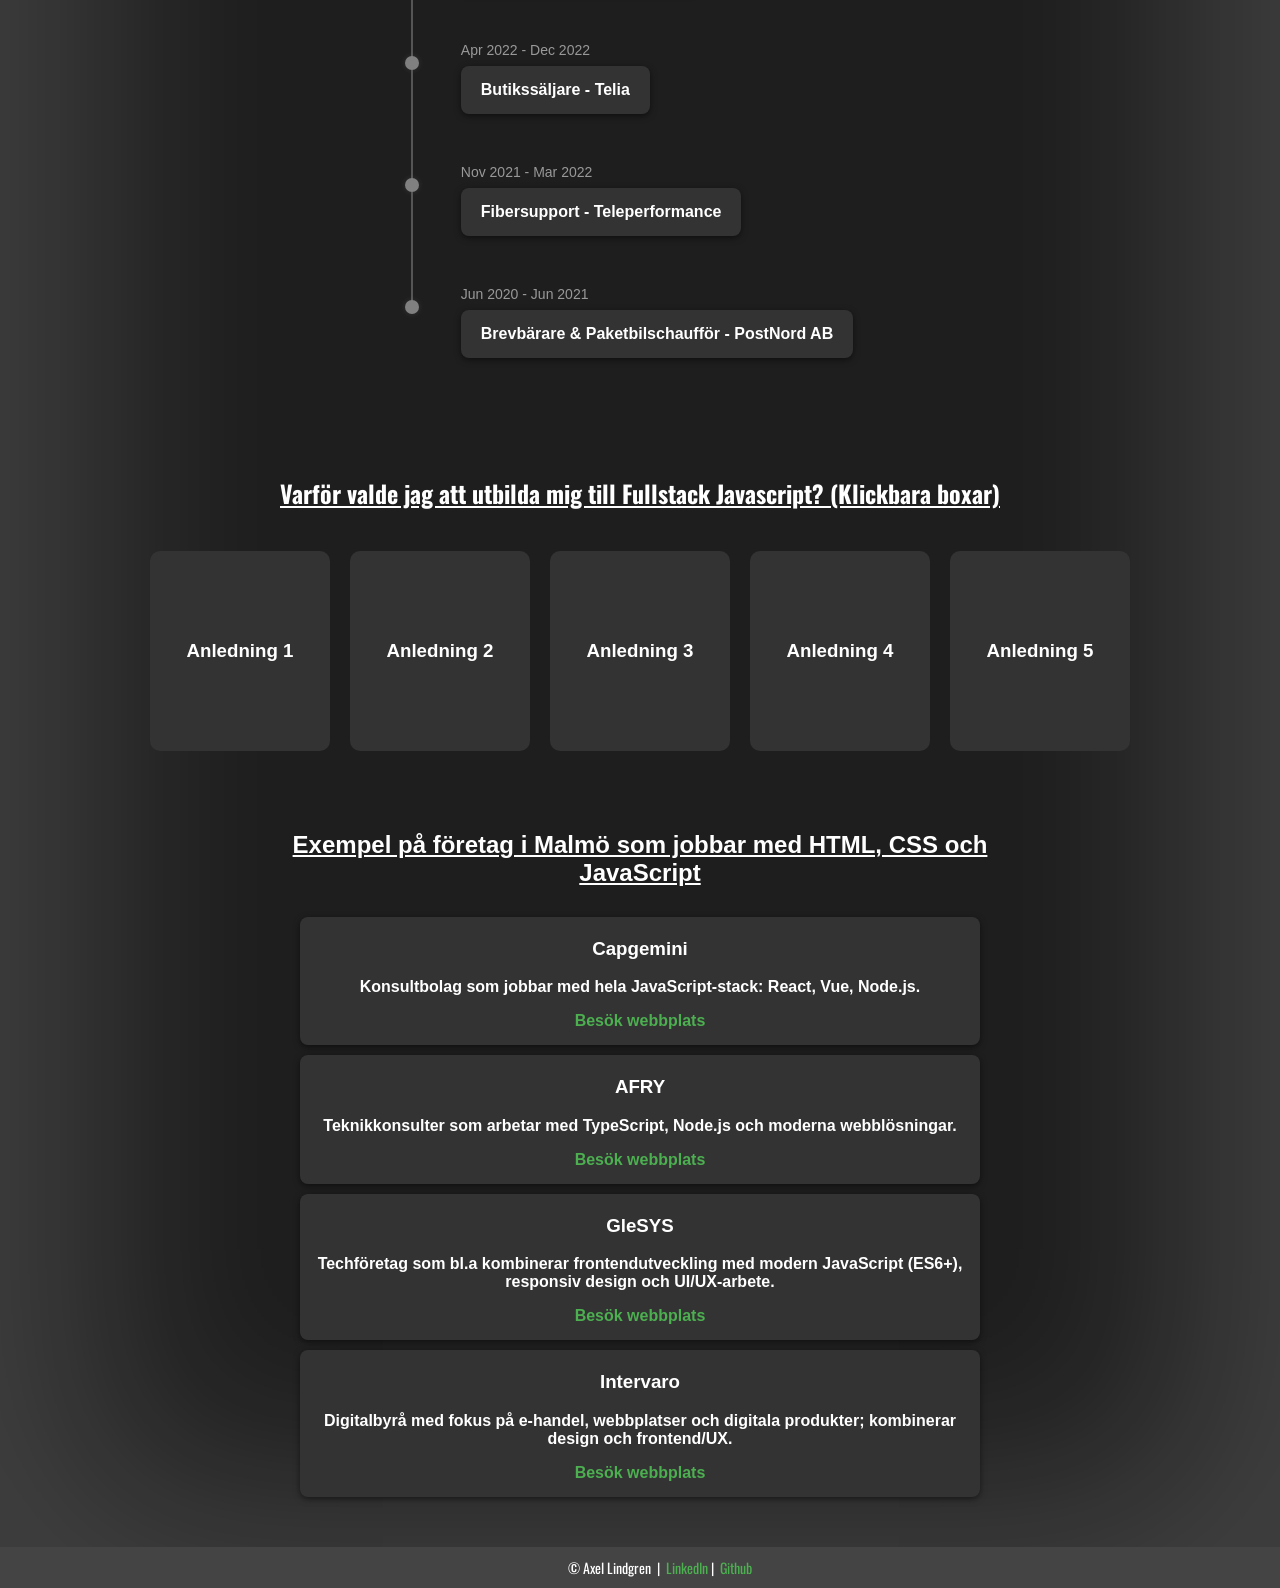
==== commit 1275de59: "added navbar with contact page, also added footer backgroundcolor" ====
--- a/index.html
+++ b/index.html
@@ -19,7 +19,16 @@
     </noscript>
   </head>
   <body>
+
+
     <header>
+
+      <nav class="navbar">
+        <ul class="nav-links">
+          <a href="index.html">Startsida</a>
+          <a href="contact.html">Kontakta mig</a>
+        </ul>
+      </nav>
     <h1>Om mig</h1>
     <div class="about-container">
       <div class="header-text">
@@ -84,6 +93,8 @@
           <div class="arrow right" onclick="changeSlide(1)">&#10095;</div>
         </div>
       </section>
+
+      
       <!-- <Här börjar min timeline om mina erfarenheter>  -->
 
       <section>
--- a/css/style.css
+++ b/css/style.css
@@ -11,7 +11,14 @@
   margin-bottom: 10px;
 }
 
+html, body {
+  padding: 0;
+  margin: 0;
+}
+
+
 body {
+  min-height: 100%;
   background-color: #1e1e1e;
   box-shadow: inset 0 0 200px 100px rgba(255, 255, 255, 0.15);
   color: white;
@@ -21,7 +28,38 @@
   min-height: 100vh;
   display: flex;
   flex-direction: column;
-}
+  overflow-x: hidden;
+}
+
+main {
+  flex: 1;
+}
+
+/* Navbar styling */
+
+.navbar {
+  background-color: #444;
+  padding: 10px 20px;
+  text-align: center;
+  color: white;
+}
+
+.nav-links {
+  list-style: none;
+  padding: 0;
+  margin: 0;
+  display: flex;
+  justify-content: center;
+  gap: 20px;
+}
+
+.nav-links a {
+  color: white;
+  text-decoration: none;
+  font-weight: bold;
+}
+
+/* Om mig styling */
 
 .about-container {
   display: flex;
@@ -41,7 +79,7 @@
   border-radius: 50%;
   flex-shrink: 0;
   display: block;
-  align-self: center;   /* centrerar bilden i höjdled mot textblocket */
+  align-self: center;
 }
 
 .header-text {
@@ -75,6 +113,7 @@
   }
 }
 
+/* Styling för intressen */
 
 .carousel-container {
     position: relative;
@@ -124,19 +163,20 @@
 
 @media screen and (max-width: 600px) {
   .arrow.left {
-    left: 5px;  /* Flyttar in pilen inom skärmen */
+    left: 5px; 
   }
   
   .arrow.right {
-    right: 5px; /* Flyttar in pilen inom skärmen */
+    right: 5px; 
   }
 
   .arrow {
-    font-size: 1.5em;  /* Mindre pilar på små skärmar */
+    font-size: 1.5em; 
     padding: 8px;
   }
 }
 
+/* Styling för min tidslinje */
 
 .timeline-container {
     max-width: 700px;
@@ -148,7 +188,6 @@
     display: flex;
     flex-direction: column;
     align-items: center;
-    /* Centrerar innehållet horisontellt */
 }
 
 .timeline-container h2 {
@@ -192,19 +231,16 @@
     width: 14px;
     height: 14px;
     background-color: gray;
-    /* Eller transparent om du inte vill ha fler */
     border-radius: 50%;
     position: absolute;
     left: -36px;
     top: 14px;
     box-shadow: 0 0 6px rgba(255, 255, 255, 0.1);
-    /* Svag glow */
 }
 
 .timeline-marker.current {
     background-color: #4caf50;
     box-shadow: 0 0 8px 2px rgba(76, 175, 80, 0.9);
-    /* Starkare grön glow */
 }
 
 .timeline-date {
@@ -254,8 +290,6 @@
 @media screen and (max-width: 600px) {
   .timeline-container {
     padding: 0 10px;
-    /* text-align: left; */
-    /* align-items: flex-start; */
   }
 
   .timeline {
@@ -282,11 +316,12 @@
   }
 }
 
+/* Styling för anledningsboxarna */
 .reasons-container {
   display: flex;
   justify-content: center;
-  gap: 20px; /* Mellanrum mellan boxarna */
-  flex-wrap: wrap; /* Flyttar ner boxar om skärmen blir smal */
+  gap: 20px; 
+  flex-wrap: wrap; 
   max-width: 1000px;
   margin: 0 auto;
   padding: 20px;
@@ -307,12 +342,6 @@
   transition: transform 0.6s;
   transform-style: preserve-3d;
 }
-
-/* När du hover eller fokuserar på boxen så flippar den
-.flip-box:hover .flip-box-inner,
-.flip-box:focus .flip-box-inner {
-  transform: rotateY(180deg);
-} */
 
 .flip-box.flipped .flip-box-inner {
   transform: rotateY(180deg);
@@ -343,14 +372,7 @@
   box-sizing: border-box;
 }
 
-
-
-
-.page-wrapper {
-  flex: 1;
-  display: flex;
-  flex-direction: column;
-}
+/* Styling för företagssektionen */
 
 .company-card h3 {
   font-family: 'Poppins', sans-serif;
@@ -383,6 +405,8 @@
     margin: 10px;
 }
 
+/* Scrolla till toppen knapp */
+
 #scrollTopBtn {
   position: fixed;
   bottom: 30px;
@@ -396,7 +420,7 @@
   font-size: 18px;
   cursor: pointer;
   display: none;
-  box-shadow: 0 2px 6px rgba (0, 0, 0, 0.5);
+  box-shadow: 0 2px 6px rgba(0, 0, 0, 0.5);
   transition: background-color 0.3s;
 }
 
@@ -404,14 +428,17 @@
   background-color: #666;
 }
 
+
+/* Footer styling */
 .footer {
-  margin: 10px;
   color: white;
   font-size: 14px;
   text-align: center;
   width: 100%;
   display: flex;
   justify-content: center; 
+  background-color: #444;
+  padding: 10px 20px;
 }
 
 .footer a {
@@ -422,3 +449,39 @@
 .footer a:visited {
   color: #4caf50; 
 }
+
+
+/* Styling för kontaktsidan */
+
+.contact-container {
+  max-width: 700px;
+  margin: 50px auto;
+  text-align: center;
+  color: white;
+}
+
+.contact-container h2 {
+  margin-bottom: 20px;
+  text-decoration: underline;
+}
+
+.contact-container p {
+  margin-bottom: 30px;
+}
+
+.contact-box {
+  display: flex;
+  flex-direction: row;
+  justify-content: center;
+  gap: 120px;
+  background-color: #333;
+  flex-wrap: wrap;
+  padding: 20px;
+  border-radius: 8px;
+  box-shadow: 0 2px 6px rgba(0, 0, 0, 0.5);
+}
+
+.contact-box a  {
+  color: #4caf50;
+  text-decoration: none;
+}
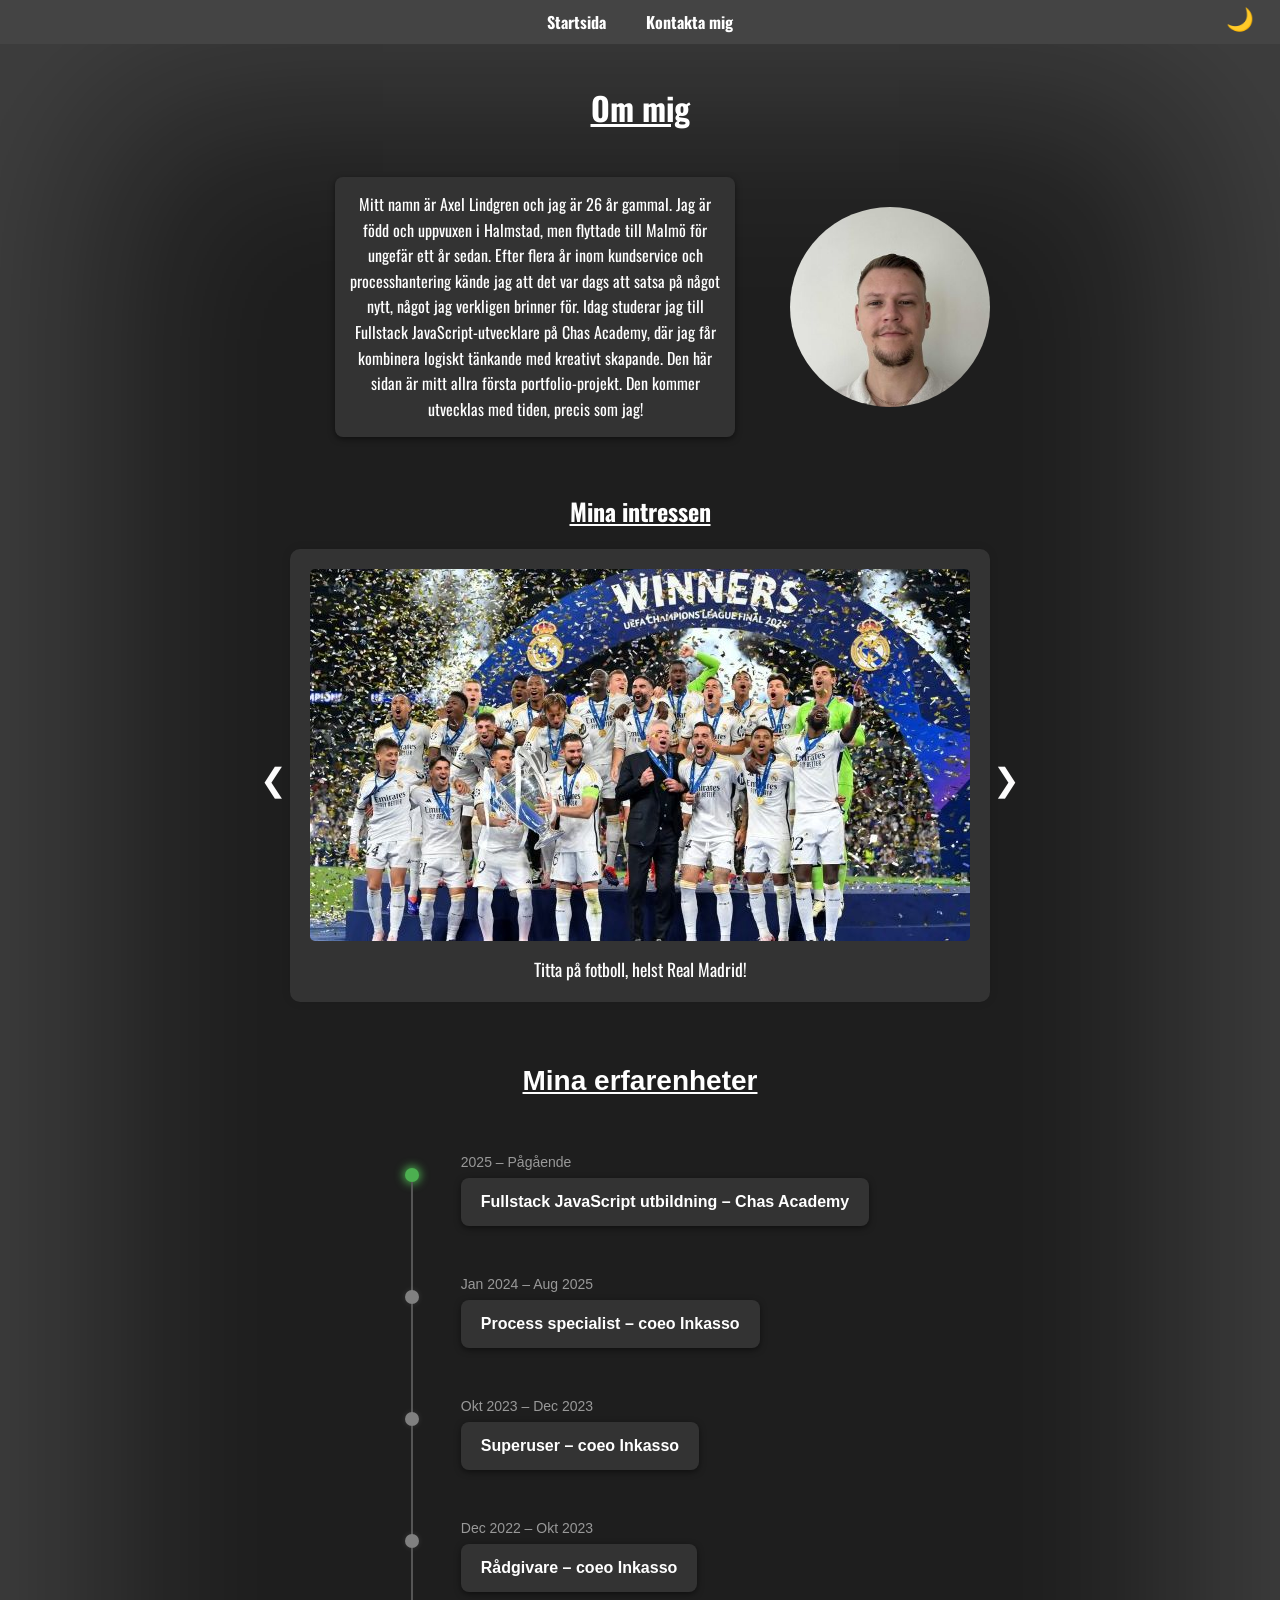
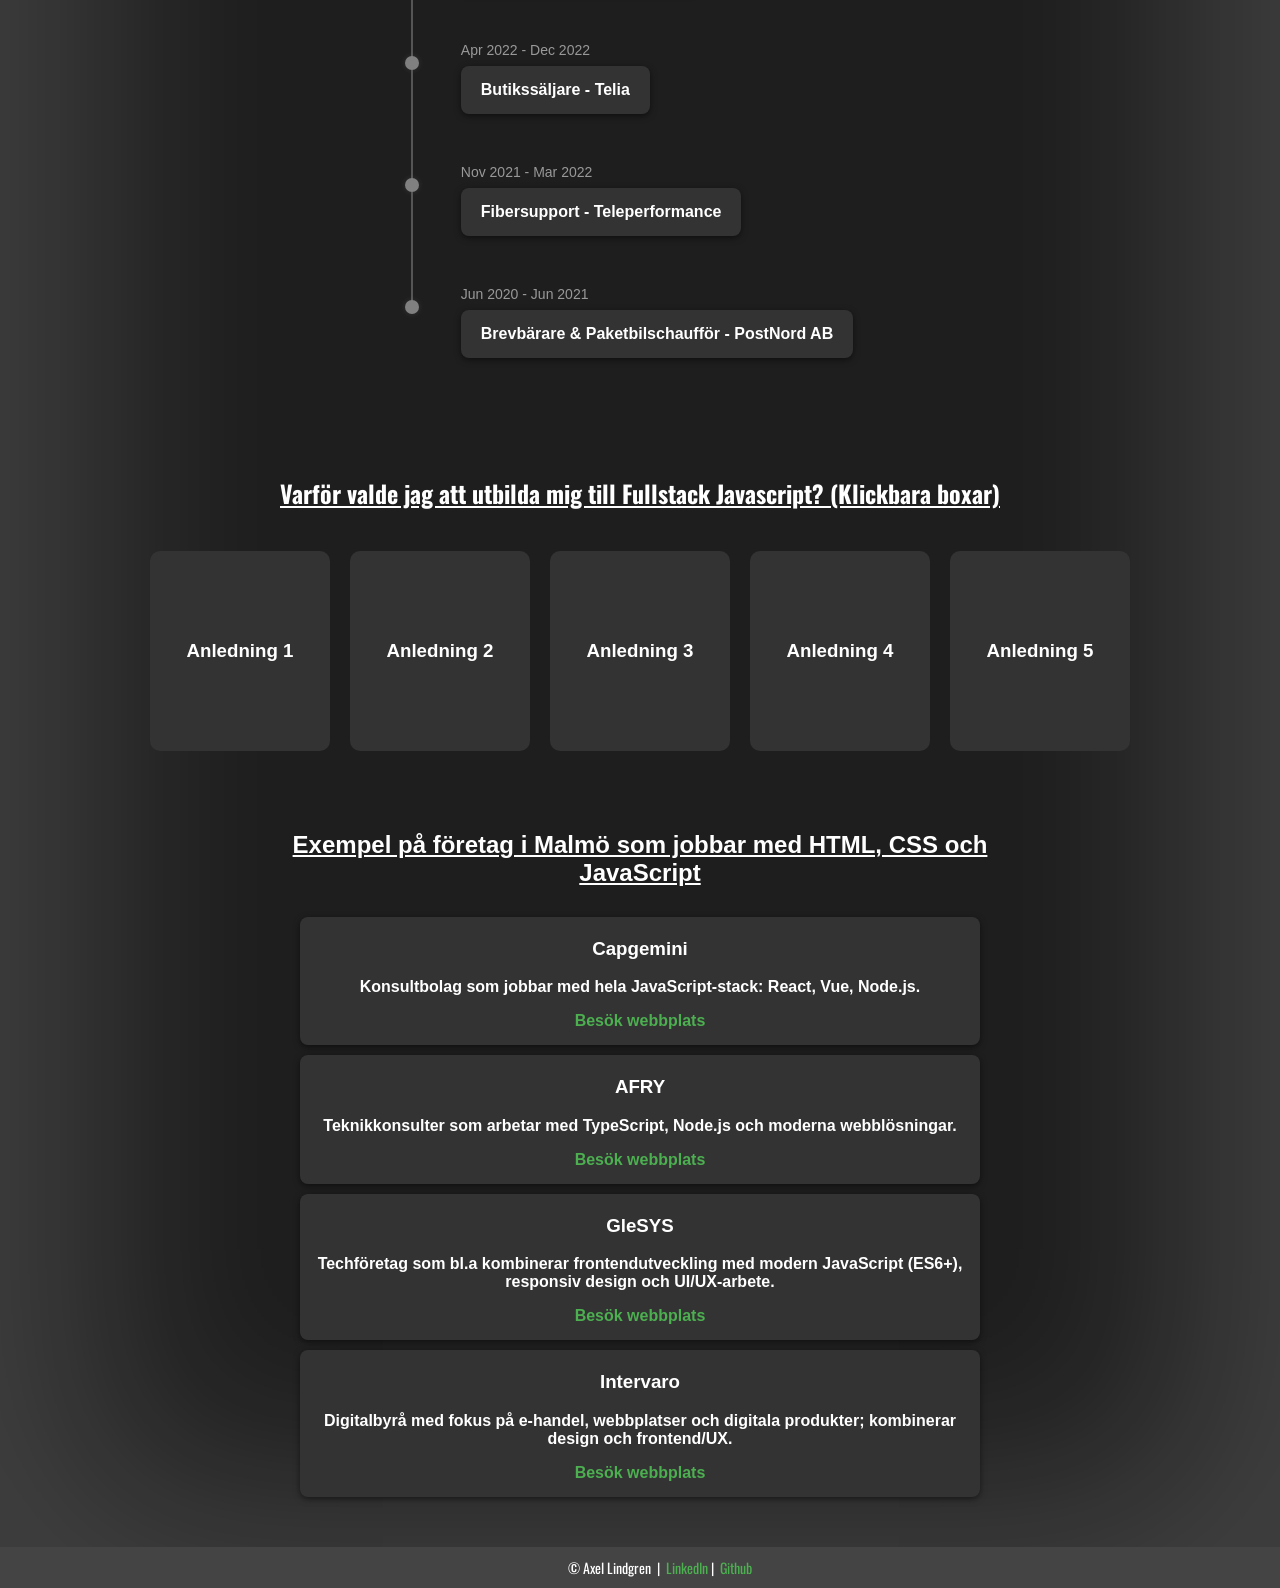
==== commit 34ffe257: "added darkmode/lightmode button i navbar with styling in css" ====
--- a/index.html
+++ b/index.html
@@ -28,6 +28,7 @@
           <a href="index.html">Startsida</a>
           <a href="contact.html">Kontakta mig</a>
         </ul>
+        <button id="themeToggle">🌙</button>
       </nav>
     <h1>Om mig</h1>
     <div class="about-container">
@@ -94,7 +95,7 @@
         </div>
       </section>
 
-      
+
       <!-- <Här börjar min timeline om mina erfarenheter>  -->
 
       <section>
--- a/css/style.css
+++ b/css/style.css
@@ -50,13 +50,29 @@
   margin: 0;
   display: flex;
   justify-content: center;
-  gap: 20px;
+  gap: 40px;
 }
 
 .nav-links a {
   color: white;
   text-decoration: none;
   font-weight: bold;
+}
+
+#themeToggle {
+  position: absolute;
+  right: 20px;
+  top: 5px;
+  background: none;
+  border: none;
+  font-size: 1.4em;
+  cursor: pointer;
+  color: white;
+  transition: transform 0.2s;
+}
+
+#themeToggle:hover {
+  transform: scale(1.2);
 }
 
 /* Om mig styling */
@@ -484,4 +500,97 @@
 .contact-box a  {
   color: #4caf50;
   text-decoration: none;
+}
+
+/* ===== LIGHT MODE ===== */
+body.light-mode {
+  background-color: #f5f5f5;
+  color: #111;
+}
+
+/* Navbar */
+body.light-mode .navbar {
+  background-color: #ddd;
+  color: #111;
+}
+body.light-mode .nav-links a {
+  color: #111;
+}
+
+/* Om mig */
+body.light-mode .header-text p {
+  background-color: #fff;
+  color: #111;
+}
+
+/* Carousel */
+body.light-mode .carousel-container {
+  background: #fff;
+}
+body.light-mode .carousel-text {
+  color: #111;
+}
+
+/* Light mode - pilar i carousel */
+body.light-mode .arrow {
+  color: #111; 
+}
+
+/* Timeline */
+
+body.light-mode .timeline-container {
+  color: #111;
+}
+body.light-mode .timeline-content {
+  background-color: #fff;
+  color: #111;
+}
+body.light-mode .timeline-item::after {
+  background-color: #bbb;
+}
+body.light-mode .timeline-marker {
+  background-color: #888;
+}
+body.light-mode .timeline-marker.current {
+  background-color: #4caf50;
+}
+
+/* Flip-boxar */
+body.light-mode .flip-box-front,
+body.light-mode .flip-box-back {
+  background-color: #fff;
+  color: #111;
+}
+
+/* Företagssektionen */
+body.light-mode .companies-section {
+  color: #111; 
+}
+
+/* Företagskort */
+body.light-mode .company-card {
+  background-color: #fff;
+  color: #111;
+}
+
+/* Contact box */
+body.light-mode .contact-box {
+  background-color: #fff;
+  color: #111;
+}
+
+/* Footer */
+body.light-mode .footer {
+  background-color: #ddd;
+  color: #111;
+}
+
+/* Kontakt-sidan */
+body.light-mode .contact-container {
+  color: #111; 
+}
+
+body.light-mode .contact-box {
+  background-color: #fff;
+  color: #111;
 }
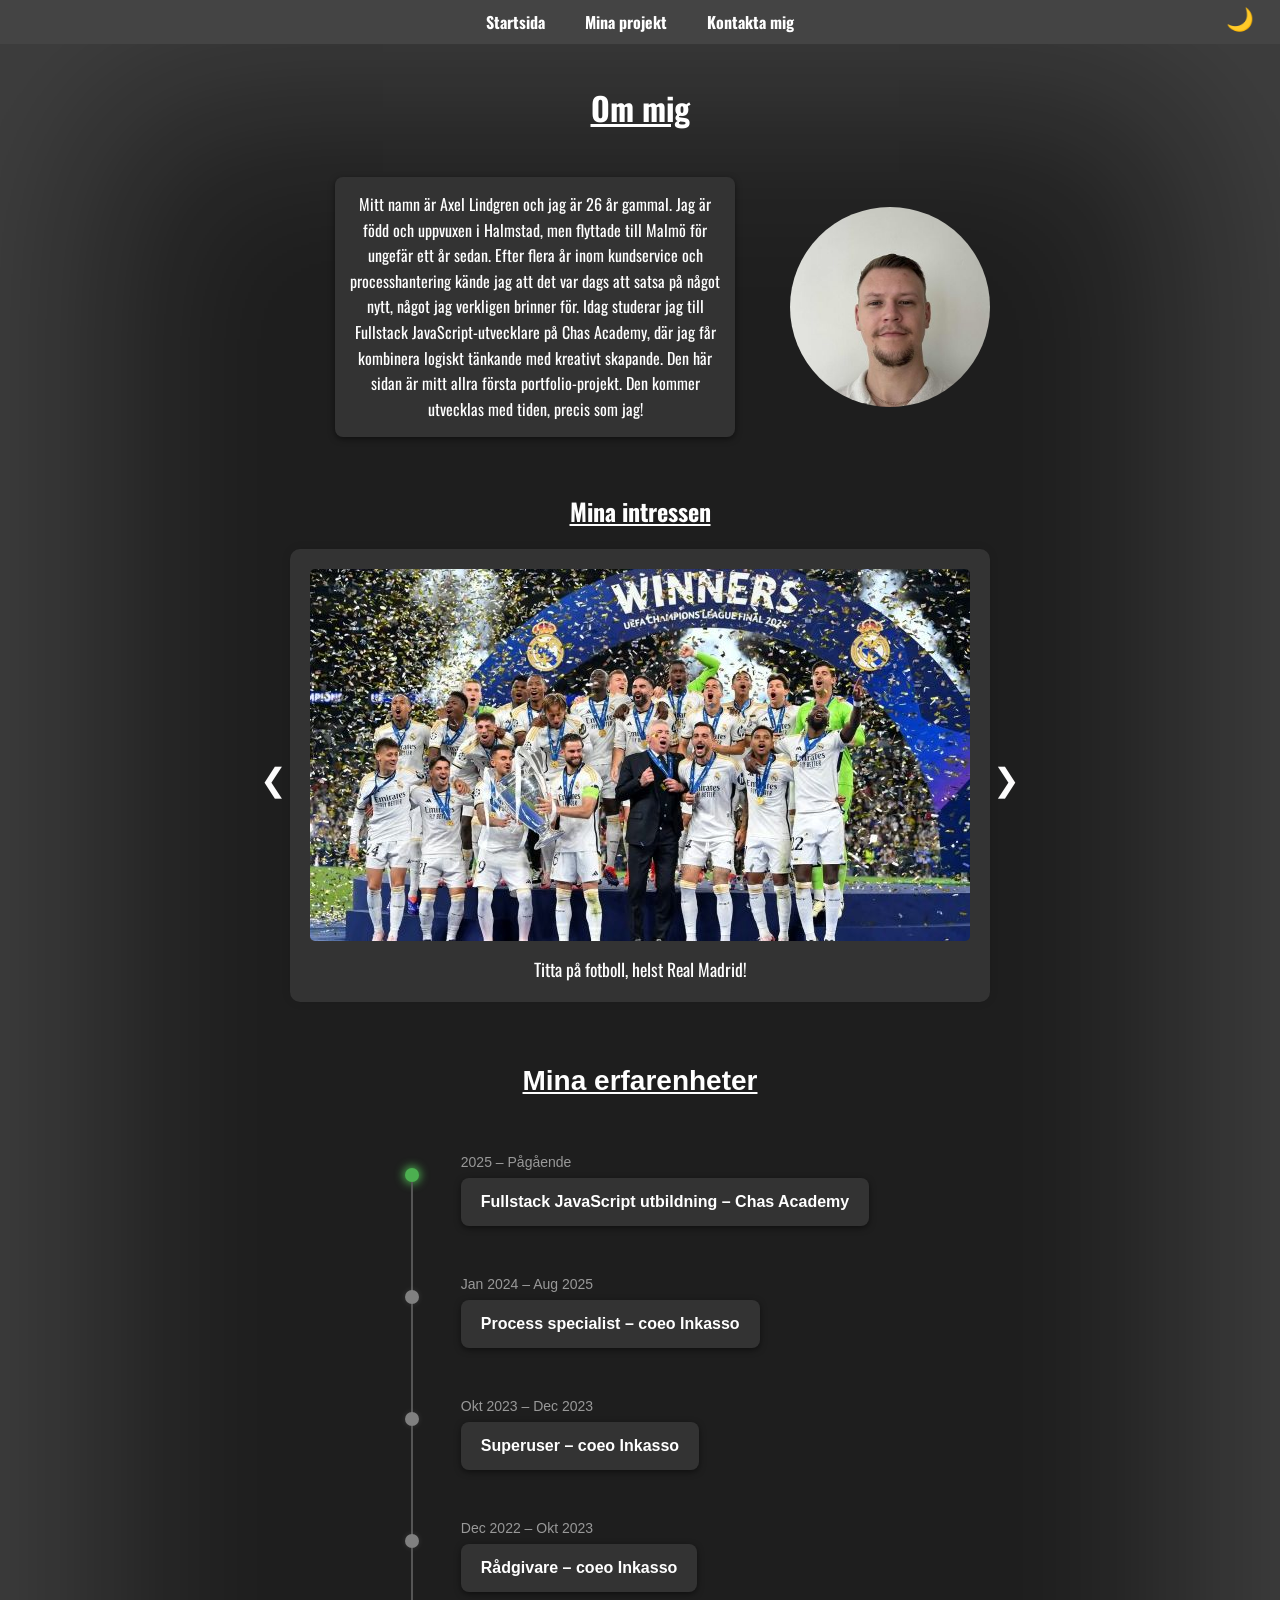
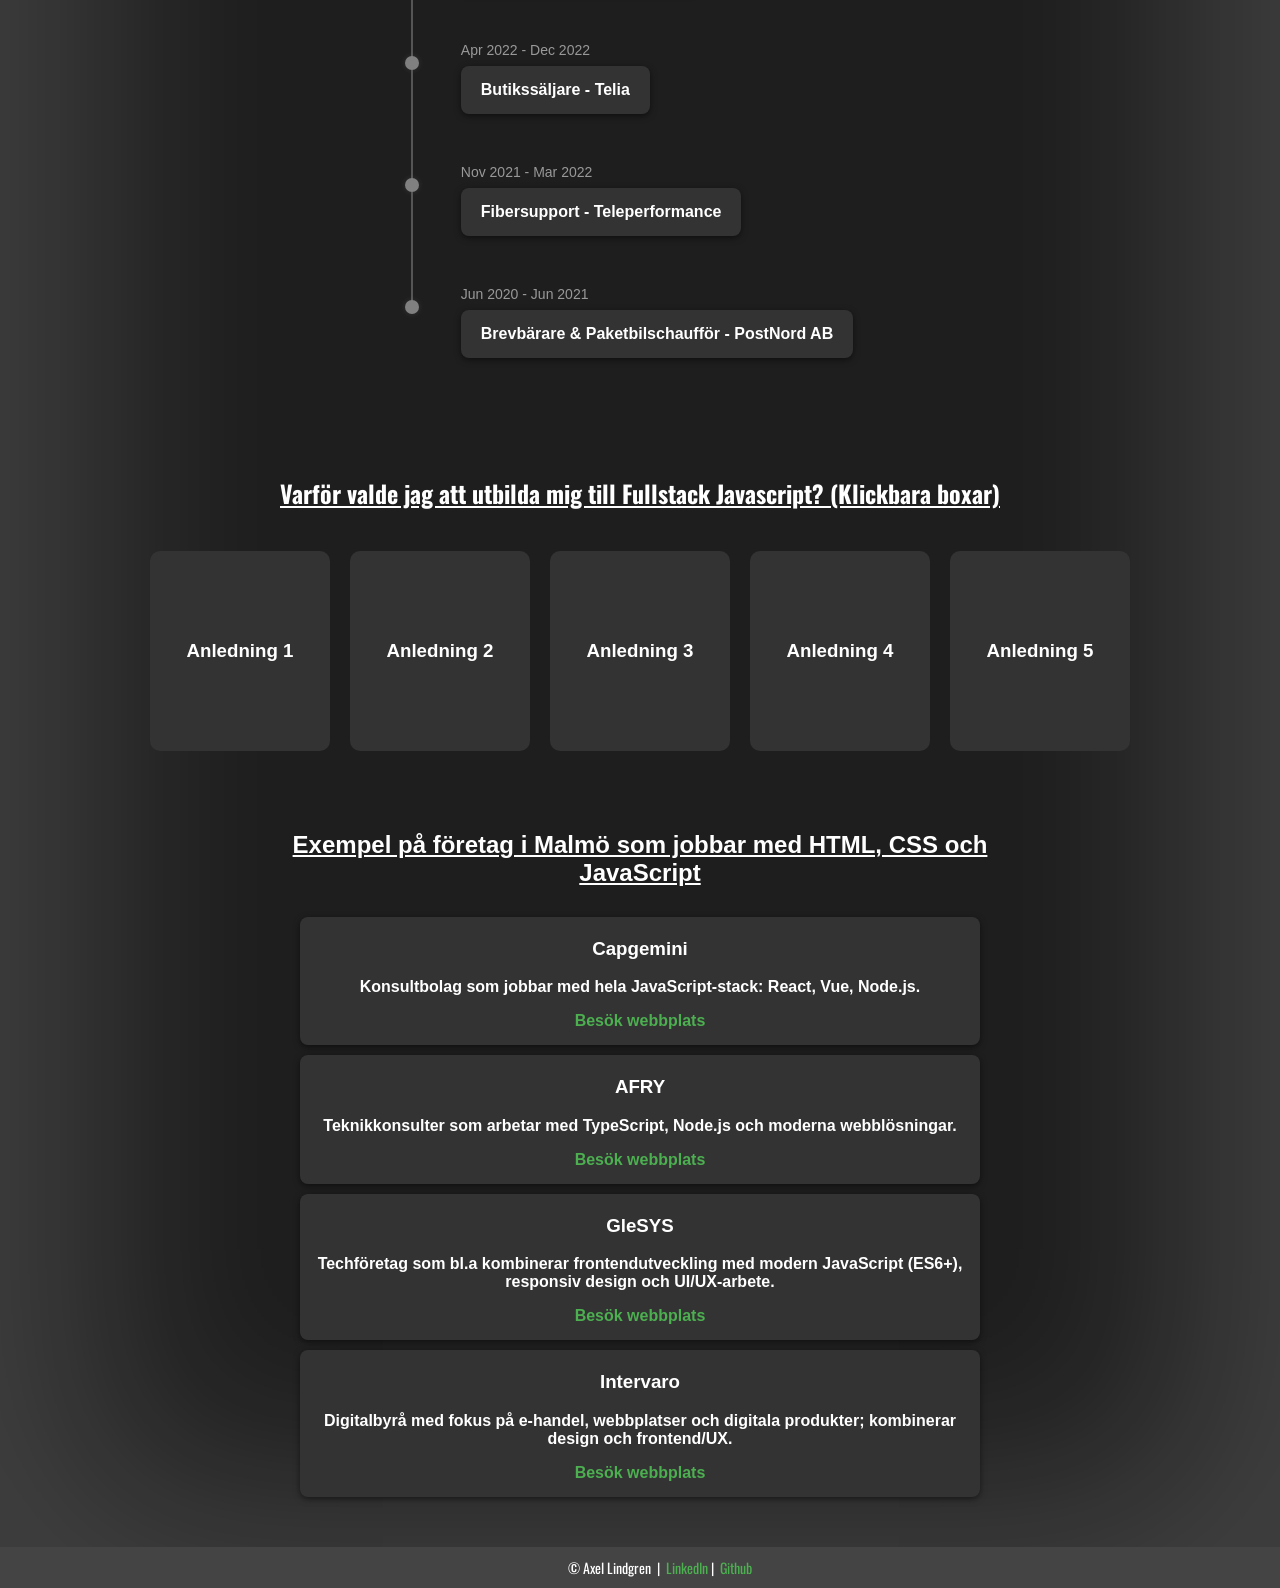
==== commit 6f7e36a9: "added page for my projects" ====
--- a/index.html
+++ b/index.html
@@ -26,6 +26,7 @@
       <nav class="navbar">
         <ul class="nav-links">
           <a href="index.html">Startsida</a>
+          <a href="projects.html">Mina projekt</a>
           <a href="contact.html">Kontakta mig</a>
         </ul>
         <button id="themeToggle">🌙</button>
